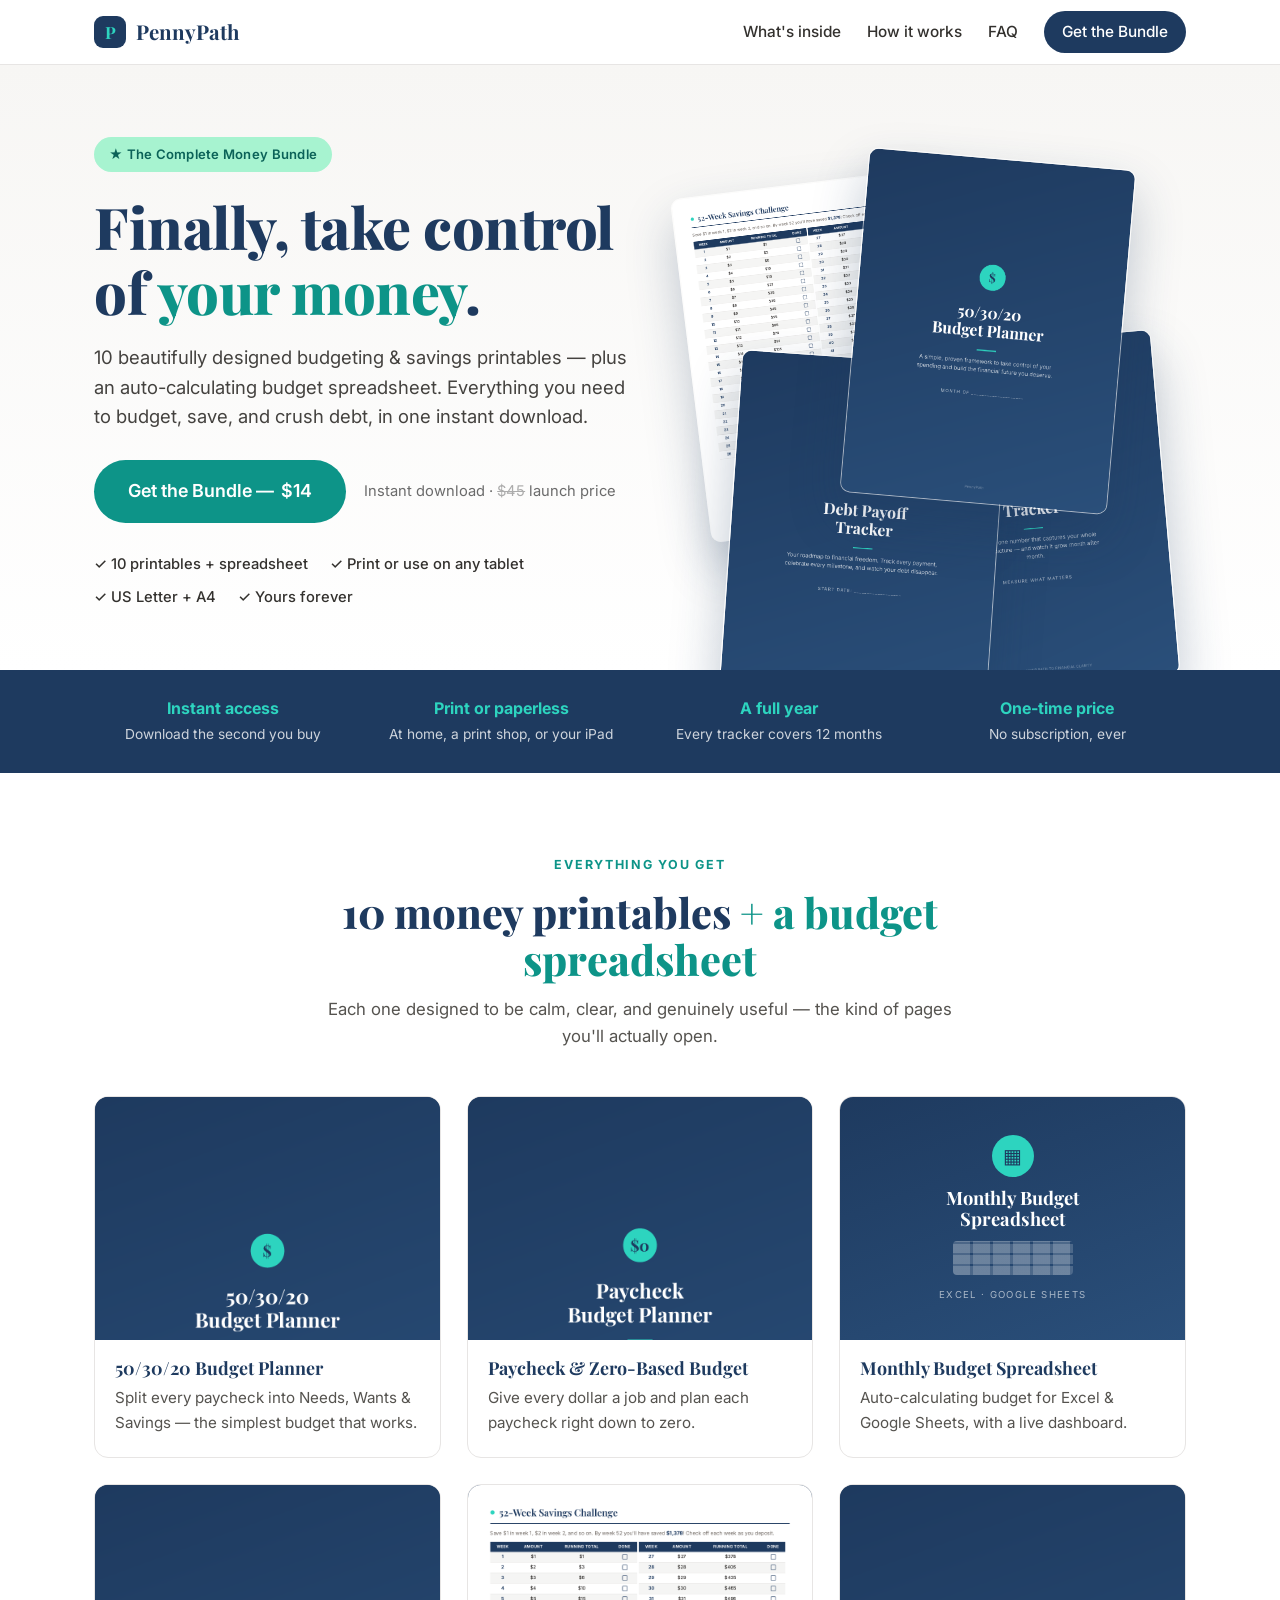
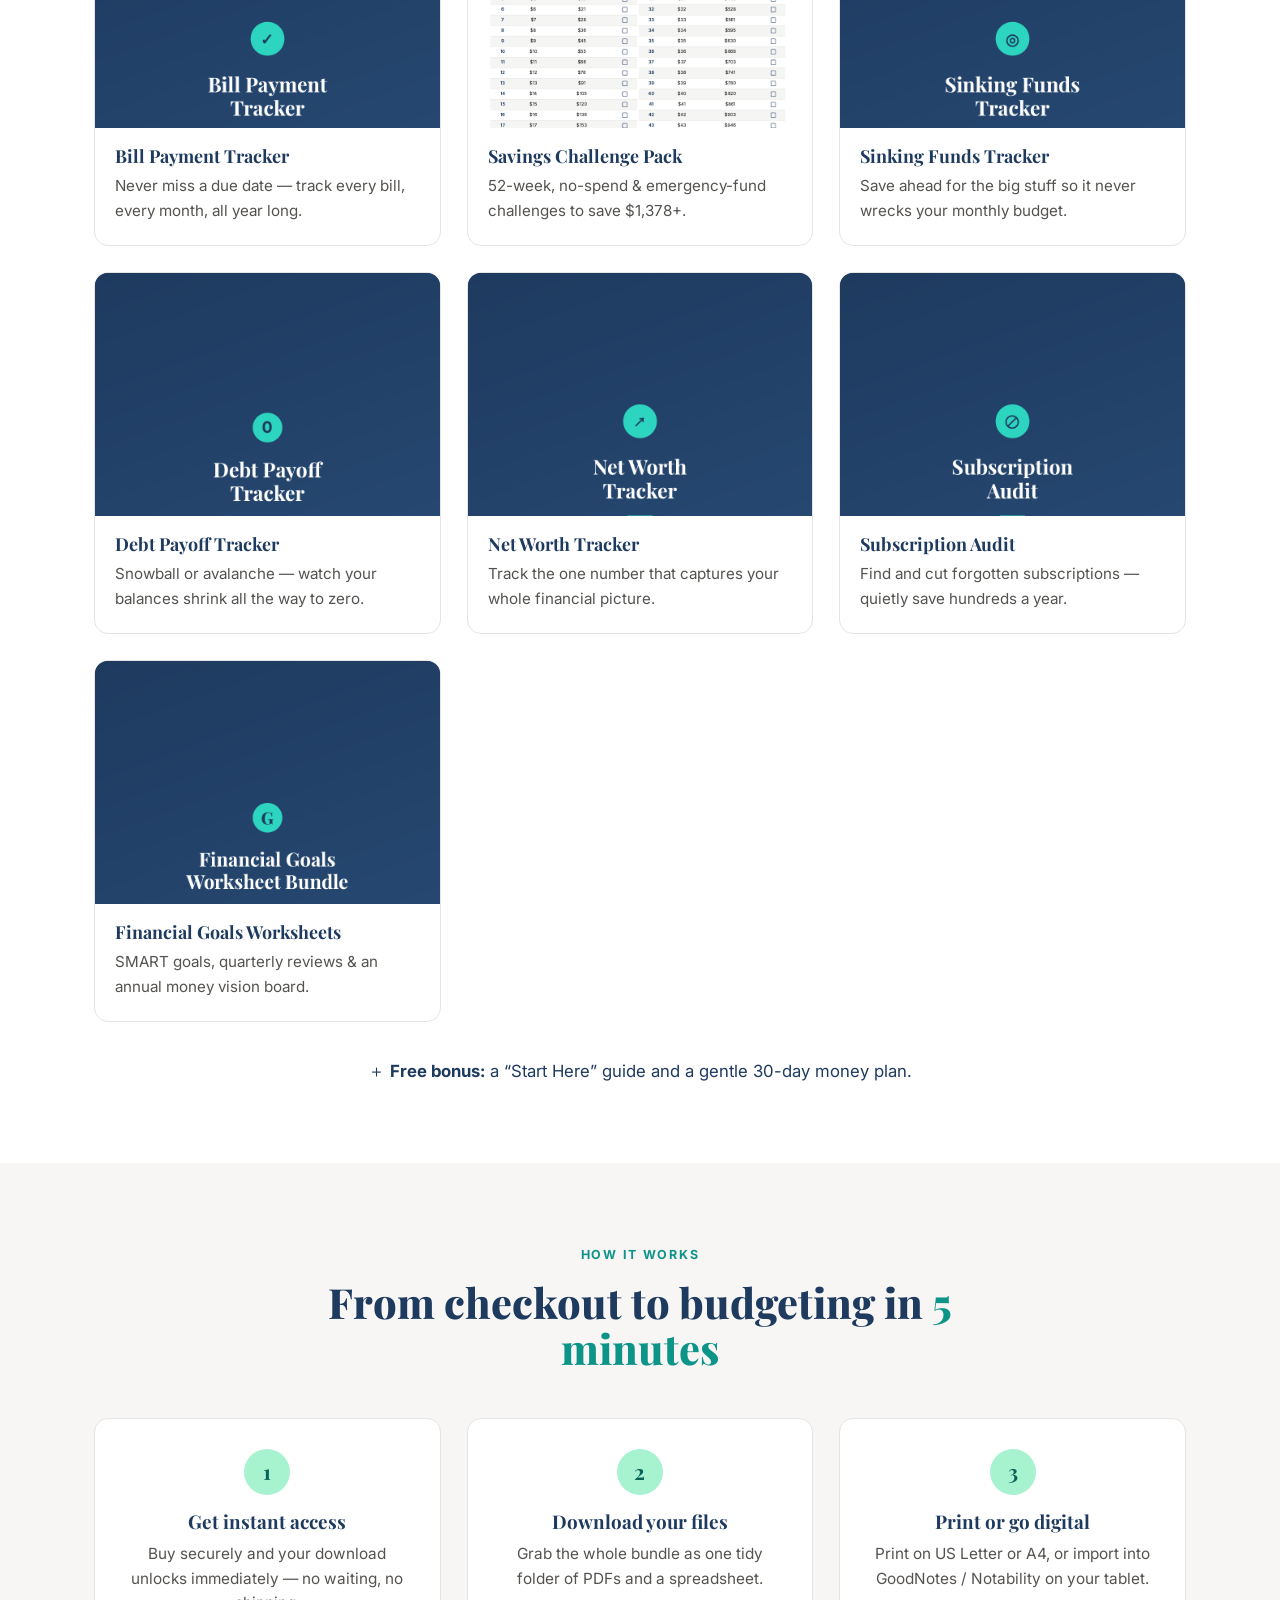
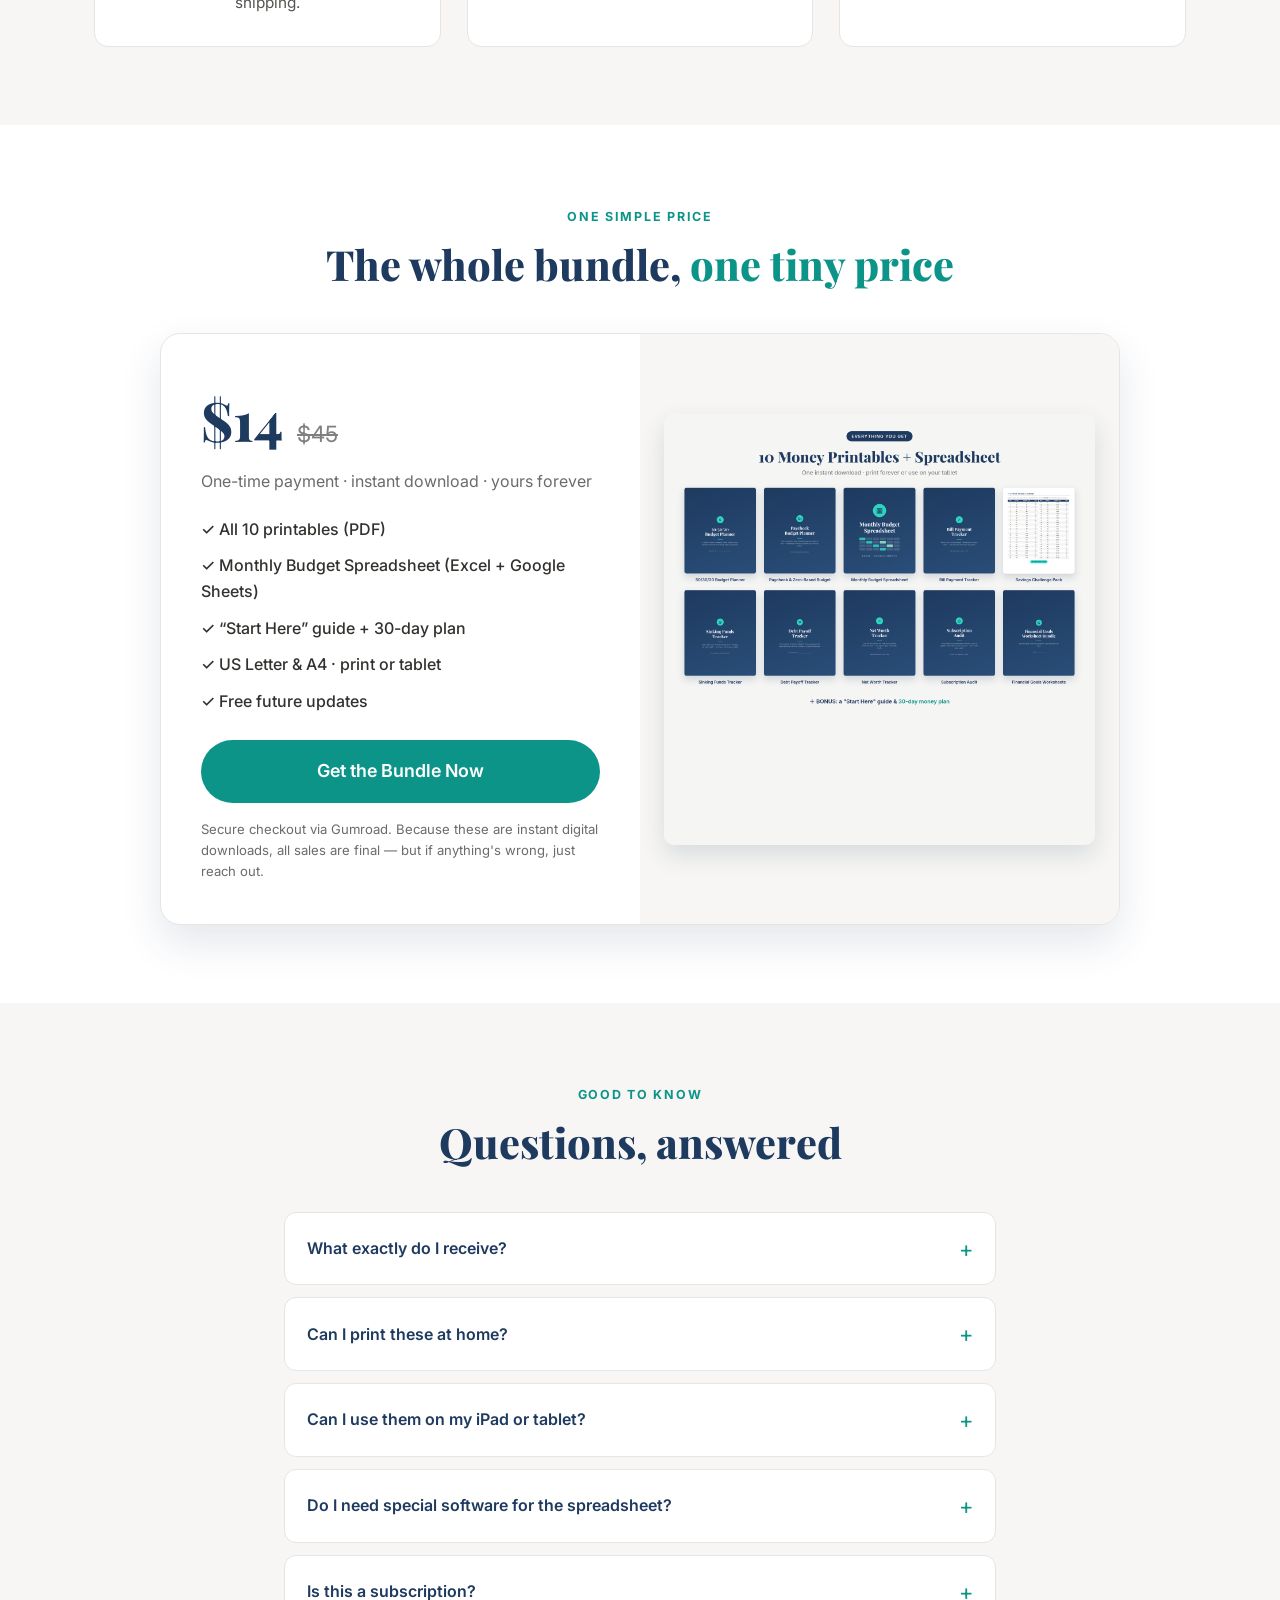
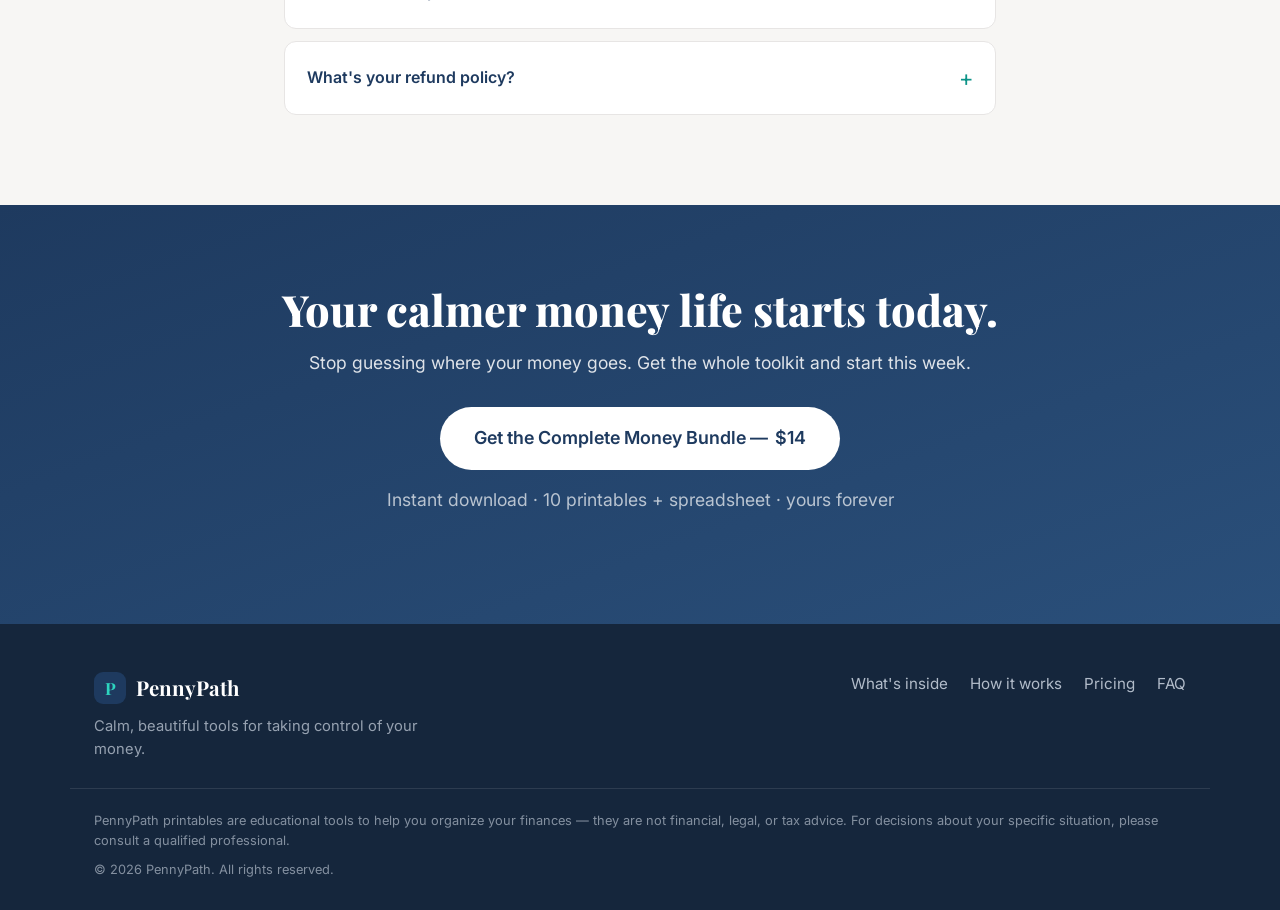
==== index.html @ 0907ed62 "feat: PennyPath storefront landing page Zero-build static site for The Complete Money Bundle. SEO + " ====
<!doctype html>
<html lang="en">
<head>
<meta charset="utf-8">
<meta name="viewport" content="width=device-width, initial-scale=1">
<title>PennyPath — The Complete Money Bundle | 10 Budget Printables + Spreadsheet</title>
<meta name="description" content="10 beautifully designed budgeting & savings printables plus an auto-calculating budget spreadsheet. Instant download, print at home or use on any tablet. Take control of your money for $14.">
<link rel="canonical" href="https://blackeagle54.github.io/pennypath/">
<meta name="theme-color" content="#1E3A5F">

<!-- Open Graph / social -->
<meta property="og:type" content="product">
<meta property="og:title" content="PennyPath — The Complete Money Bundle">
<meta property="og:description" content="10 budgeting & savings printables + a budget spreadsheet. Instant download. Print or use on any tablet.">
<meta property="og:image" content="assets/og-card.png">
<meta property="og:url" content="https://blackeagle54.github.io/pennypath/">
<meta name="twitter:card" content="summary_large_image">
<meta name="twitter:title" content="PennyPath — The Complete Money Bundle">
<meta name="twitter:description" content="10 budgeting & savings printables + a budget spreadsheet. Instant download.">
<meta name="twitter:image" content="assets/og-card.png">

<link rel="icon" href="favicon.svg" type="image/svg+xml">
<link rel="preconnect" href="https://fonts.googleapis.com">
<link rel="preconnect" href="https://fonts.gstatic.com" crossorigin>
<link href="https://fonts.googleapis.com/css2?family=Inter:wght@300;400;500;600;700;800&family=Playfair+Display:wght@600;700;800&display=swap" rel="stylesheet">
<link rel="stylesheet" href="style.css">

<!-- ╔══════════════════════════════════════════════════════════════════╗
     ║  ★ THE ONLY THING YOU NEED TO EDIT ★                            ║
     ║  After you create your Gumroad product, paste its URL below.     ║
     ║  Every "Get the Bundle" button on the page will use it.          ║
     ╚══════════════════════════════════════════════════════════════════╝ -->
<script>
  window.PENNYPATH = {
    // ↓↓↓ PASTE YOUR GUMROAD PRODUCT URL HERE (e.g. "https://pennypath.gumroad.com/l/money-bundle") ↓↓↓
    gumroad: "",
    price: "$14",
    compareAt: "$45"
  };
</script>

<!-- Product structured data for SEO/rich results -->
<script type="application/ld+json">
{
  "@context": "https://schema.org",
  "@type": "Product",
  "name": "PennyPath — The Complete Money Bundle",
  "description": "10 budgeting & savings printables plus an auto-calculating budget spreadsheet. Instant digital download.",
  "image": "https://blackeagle54.github.io/pennypath/assets/og-card.png",
  "brand": { "@type": "Brand", "name": "PennyPath" },
  "offers": { "@type": "Offer", "price": "14.00", "priceCurrency": "USD", "availability": "https://schema.org/InStock" }
}
</script>
</head>
<body>

<!-- NAV -->
<header class="nav">
  <div class="wrap nav-inner">
    <a class="brand" href="#top"><span class="brand-mark">P</span> PennyPath</a>
    <nav class="nav-links">
      <a href="#included">What's inside</a>
      <a href="#how">How it works</a>
      <a href="#faq">FAQ</a>
      <a class="btn btn-sm" data-buy href="#pricing">Get the Bundle</a>
    </nav>
  </div>
</header>

<!-- HERO -->
<section class="hero" id="top">
  <div class="wrap hero-grid">
    <div class="hero-copy">
      <span class="pill">★ The Complete Money Bundle</span>
      <h1>Finally, take control of <span class="em">your money</span>.</h1>
      <p class="lead">10 beautifully designed budgeting &amp; savings printables — plus an auto-calculating
        budget spreadsheet. Everything you need to budget, save, and crush debt, in one instant download.</p>
      <div class="hero-cta">
        <a class="btn btn-lg" data-buy href="#pricing">Get the Bundle — <span data-price>$14</span></a>
        <span class="cta-note">Instant download · <s data-compare>$45</s> launch price</span>
      </div>
      <ul class="trust">
        <li>✓ 10 printables + spreadsheet</li>
        <li>✓ Print or use on any tablet</li>
        <li>✓ US Letter + A4</li>
        <li>✓ Yours forever</li>
      </ul>
    </div>
    <div class="hero-art">
      <img class="c c1" src="assets/covers/savings-challenge.png" alt="Savings Challenge Pack preview" loading="eager">
      <img class="c c2" src="assets/covers/budget-planner-503020.png" alt="50/30/20 Budget Planner preview" loading="eager">
      <img class="c c3" src="assets/covers/debt-tracker.png" alt="Debt Payoff Tracker preview" loading="eager">
      <img class="c c4" src="assets/covers/net-worth-tracker.png" alt="Net Worth Tracker preview" loading="eager">
    </div>
  </div>
</section>

<!-- VALUE STRIP -->
<section class="strip">
  <div class="wrap strip-grid">
    <div><b>Instant access</b><span>Download the second you buy</span></div>
    <div><b>Print or paperless</b><span>At home, a print shop, or your iPad</span></div>
    <div><b>A full year</b><span>Every tracker covers 12 months</span></div>
    <div><b>One-time price</b><span>No subscription, ever</span></div>
  </div>
</section>

<!-- INCLUDED -->
<section class="section" id="included">
  <div class="wrap">
    <div class="section-head">
      <span class="kicker">Everything you get</span>
      <h2>10 money printables <span class="em">+ a budget spreadsheet</span></h2>
      <p>Each one designed to be calm, clear, and genuinely useful — the kind of pages you'll actually open.</p>
    </div>
    <div class="cards">
      <article class="card"><img src="assets/covers/budget-planner-503020.png" alt="50/30/20 Budget Planner">
        <h3>50/30/20 Budget Planner</h3><p>Split every paycheck into Needs, Wants &amp; Savings — the simplest budget that works.</p></article>
      <article class="card"><img src="assets/covers/paycheck-zero-based-budget.png" alt="Paycheck & Zero-Based Budget">
        <h3>Paycheck &amp; Zero-Based Budget</h3><p>Give every dollar a job and plan each paycheck right down to zero.</p></article>
      <article class="card"><div class="sheet-cover"><div class="sc-badge">▦</div><div class="sc-title">Monthly Budget<br>Spreadsheet</div><div class="sc-grid"></div><div class="sc-tag">EXCEL · GOOGLE SHEETS</div></div>
        <h3>Monthly Budget Spreadsheet</h3><p>Auto-calculating budget for Excel &amp; Google Sheets, with a live dashboard.</p></article>
      <article class="card"><img src="assets/covers/bill-payment-tracker.png" alt="Bill Payment Tracker">
        <h3>Bill Payment Tracker</h3><p>Never miss a due date — track every bill, every month, all year long.</p></article>
      <article class="card"><img src="assets/covers/savings-challenge.png" alt="Savings Challenge Pack">
        <h3>Savings Challenge Pack</h3><p>52-week, no-spend &amp; emergency-fund challenges to save $1,378+.</p></article>
      <article class="card"><img src="assets/covers/sinking-funds-tracker.png" alt="Sinking Funds Tracker">
        <h3>Sinking Funds Tracker</h3><p>Save ahead for the big stuff so it never wrecks your monthly budget.</p></article>
      <article class="card"><img src="assets/covers/debt-tracker.png" alt="Debt Payoff Tracker">
        <h3>Debt Payoff Tracker</h3><p>Snowball or avalanche — watch your balances shrink all the way to zero.</p></article>
      <article class="card"><img src="assets/covers/net-worth-tracker.png" alt="Net Worth Tracker">
        <h3>Net Worth Tracker</h3><p>Track the one number that captures your whole financial picture.</p></article>
      <article class="card"><img src="assets/covers/subscription-audit.png" alt="Subscription Audit">
        <h3>Subscription Audit</h3><p>Find and cut forgotten subscriptions — quietly save hundreds a year.</p></article>
      <article class="card"><img src="assets/covers/financial-goals.png" alt="Financial Goals Worksheets">
        <h3>Financial Goals Worksheets</h3><p>SMART goals, quarterly reviews &amp; an annual money vision board.</p></article>
    </div>
    <p class="bonus">＋ <b>Free bonus:</b> a “Start Here” guide and a gentle 30-day money plan.</p>
  </div>
</section>

<!-- HOW -->
<section class="section alt" id="how">
  <div class="wrap">
    <div class="section-head">
      <span class="kicker">How it works</span>
      <h2>From checkout to budgeting in <span class="em">5 minutes</span></h2>
    </div>
    <div class="steps">
      <div class="step"><span class="num">1</span><h3>Get instant access</h3><p>Buy securely and your download unlocks immediately — no waiting, no shipping.</p></div>
      <div class="step"><span class="num">2</span><h3>Download your files</h3><p>Grab the whole bundle as one tidy folder of PDFs and a spreadsheet.</p></div>
      <div class="step"><span class="num">3</span><h3>Print or go digital</h3><p>Print on US Letter or A4, or import into GoodNotes / Notability on your tablet.</p></div>
    </div>
  </div>
</section>

<!-- PRICING -->
<section class="section" id="pricing">
  <div class="wrap">
    <div class="section-head">
      <span class="kicker">One simple price</span>
      <h2>The whole bundle, <span class="em">one tiny price</span></h2>
    </div>
    <div class="price-card">
      <div class="price-left">
        <div class="price-row"><span class="price-now" data-price>$14</span><span class="price-was"><s data-compare>$45</s></span></div>
        <p class="price-sub">One-time payment · instant download · yours forever</p>
        <ul class="price-list">
          <li>✓ All 10 printables (PDF)</li>
          <li>✓ Monthly Budget Spreadsheet (Excel + Google Sheets)</li>
          <li>✓ “Start Here” guide + 30-day plan</li>
          <li>✓ US Letter &amp; A4 · print or tablet</li>
          <li>✓ Free future updates</li>
        </ul>
        <a class="btn btn-lg btn-block" data-buy href="#">Get the Bundle Now</a>
        <p class="price-fine">Secure checkout via Gumroad. Because these are instant digital downloads, all sales are final — but if anything's wrong, just reach out.</p>
      </div>
      <div class="price-right">
        <img src="assets/grid-everything.png" alt="Everything included in the PennyPath Complete Money Bundle">
      </div>
    </div>
  </div>
</section>

<!-- FAQ -->
<section class="section alt" id="faq">
  <div class="wrap narrow">
    <div class="section-head">
      <span class="kicker">Good to know</span>
      <h2>Questions, answered</h2>
    </div>
    <details><summary>What exactly do I receive?</summary><p>A single download with 10 printable PDFs, an auto-calculating budget spreadsheet (Excel <code>.xlsx</code> that also opens in Google Sheets), and a short “Start Here” guide. Everything is yours to keep.</p></details>
    <details><summary>Can I print these at home?</summary><p>Absolutely. They're designed for US Letter and work on A4 too. In your print dialog, choose “Fit to page” and turn on background graphics so the colors come through.</p></details>
    <details><summary>Can I use them on my iPad or tablet?</summary><p>Yes! Import the PDFs into GoodNotes, Notability, Xodo, or any annotation app and write on them with your stylus — reuse them forever, no printing required.</p></details>
    <details><summary>Do I need special software for the spreadsheet?</summary><p>Microsoft Excel, Apple Numbers, or free Google Sheets all work. Just upload the file to Google Drive and open with Sheets if you don't have Excel.</p></details>
    <details><summary>Is this a subscription?</summary><p>No. It's a one-time purchase. Pay once, download, and it's yours for good — including any future updates to the bundle.</p></details>
    <details><summary>What's your refund policy?</summary><p>Because these are instant digital downloads, all sales are final. That said, if a file won't open or something's not right, email us and we'll fix it or make it right.</p></details>
  </div>
</section>

<!-- FINAL CTA -->
<section class="final">
  <div class="wrap final-inner">
    <h2>Your calmer money life starts today.</h2>
    <p>Stop guessing where your money goes. Get the whole toolkit and start this week.</p>
    <a class="btn btn-lg btn-light" data-buy href="#">Get the Complete Money Bundle — <span data-price>$14</span></a>
    <p class="cta-note light">Instant download · 10 printables + spreadsheet · yours forever</p>
  </div>
</section>

<!-- FOOTER -->
<footer class="footer">
  <div class="wrap footer-inner">
    <div>
      <a class="brand" href="#top"><span class="brand-mark">P</span> PennyPath</a>
      <p class="foot-tag">Calm, beautiful tools for taking control of your money.</p>
    </div>
    <nav class="foot-links">
      <a href="#included">What's inside</a>
      <a href="#how">How it works</a>
      <a href="#pricing">Pricing</a>
      <a href="#faq">FAQ</a>
    </nav>
  </div>
  <div class="wrap foot-legal">
    <p>PennyPath printables are educational tools to help you organize your finances — they are not financial, legal, or tax advice. For decisions about your specific situation, please consult a qualified professional.</p>
    <p>© <span id="year">2026</span> PennyPath. All rights reserved.</p>
  </div>
</footer>

<script>
  // Wire every [data-buy] button to the configured Gumroad URL; fill price text.
  (function () {
    var cfg = window.PENNYPATH || {};
    document.querySelectorAll('[data-price]').forEach(function (el) { if (cfg.price) el.textContent = cfg.price; });
    document.querySelectorAll('[data-compare]').forEach(function (el) { if (cfg.compareAt) el.textContent = cfg.compareAt; });
    var url = (cfg.gumroad || '').trim();
    document.querySelectorAll('[data-buy]').forEach(function (a) {
      if (url) {
        a.setAttribute('href', url);
        a.setAttribute('target', '_blank');
        a.setAttribute('rel', 'noopener');
      } else {
        // No store URL set yet — keep buttons inert but friendly instead of dead links.
        a.setAttribute('href', '#pricing');
        a.addEventListener('click', function (e) {
          if (!(cfg.gumroad || '').trim()) {
            e.preventDefault();
            var box = document.getElementById('soon');
            if (box) { box.hidden = false; box.scrollIntoView({ behavior: 'smooth', block: 'center' }); }
          }
        });
      }
    });
    var y = document.getElementById('year');
    if (y) y.textContent = new Date().getFullYear();
  })();
</script>

<!-- shown only if the store link isn't configured yet -->
<div id="soon" hidden class="soon">The store opens any moment — the bundle link isn't live yet. Check back shortly! 💚</div>

</body>
</html>
---- style.css ----
:root{
  --teal:#2DD4BF; --teal-d:#0d9488; --navy:#1E3A5F; --navy2:#2A4F7A;
  --warm:#F7F6F4; --mint:#A7F3D0; --ink:#1C1917; --muted:#6b6b6b;
  --line:#E7E5E4; --white:#fff;
  --radius:14px; --shadow:0 18px 40px rgba(30,58,95,.12);
  --maxw:1140px;
}
*{margin:0;padding:0;box-sizing:border-box}
html{scroll-behavior:smooth}
body{font-family:'Inter',-apple-system,BlinkMacSystemFont,sans-serif;color:var(--ink);background:var(--white);line-height:1.6;-webkit-font-smoothing:antialiased}
.wrap{max-width:var(--maxw);margin:0 auto;padding:0 24px}
.wrap.narrow{max-width:760px}
h1,h2,h3{font-family:'Playfair Display',serif;line-height:1.12;color:var(--navy)}
.em{color:var(--teal-d)}
a{color:inherit;text-decoration:none}
img{max-width:100%;display:block}
s{opacity:.55}

/* Buttons */
.btn{display:inline-flex;align-items:center;justify-content:center;gap:.4em;background:var(--navy);color:#fff;
  font-weight:600;font-size:1rem;padding:13px 26px;border-radius:999px;transition:transform .15s ease,box-shadow .15s ease,background .15s ease;white-space:nowrap}
.btn:hover{transform:translateY(-2px);box-shadow:0 12px 26px rgba(30,58,95,.28)}
.btn-lg{font-size:1.12rem;padding:17px 34px;background:var(--teal-d)}
.btn-lg:hover{background:#0b7c70}
.btn-sm{padding:9px 18px;font-size:.92rem}
.btn-block{display:flex;width:100%}
.btn-light{background:#fff;color:var(--navy)}
.btn-light:hover{background:#f0fdfa}

/* Nav */
.nav{position:sticky;top:0;z-index:50;background:rgba(255,255,255,.88);backdrop-filter:blur(10px);border-bottom:1px solid var(--line)}
.nav-inner{display:flex;align-items:center;justify-content:space-between;height:64px}
.brand{display:flex;align-items:center;gap:10px;font-family:'Playfair Display',serif;font-weight:700;font-size:1.28rem;color:var(--navy)}
.brand-mark{width:32px;height:32px;border-radius:9px;background:var(--navy);color:var(--teal);display:flex;align-items:center;justify-content:center;font-size:1.05rem}
.nav-links{display:flex;align-items:center;gap:26px}
.nav-links a{font-weight:500;font-size:.96rem;color:#33312e}
.nav-links a:hover{color:var(--teal-d)}
.nav-links .btn{color:#fff}

/* Hero */
.hero{background:linear-gradient(180deg,var(--warm),#fff);padding:72px 0 60px;overflow:hidden}
.hero-grid{display:grid;grid-template-columns:1.05fr .95fr;gap:48px;align-items:center}
.pill{display:inline-block;background:var(--mint);color:#0b6258;font-weight:600;font-size:.82rem;letter-spacing:.02em;padding:7px 15px;border-radius:999px;margin-bottom:22px}
.hero h1{font-size:clamp(2.3rem,4.6vw,3.6rem);font-weight:800;letter-spacing:-.5px}
.lead{font-size:1.16rem;color:#44423f;margin:20px 0 28px;max-width:34em}
.hero-cta{display:flex;align-items:center;gap:18px;flex-wrap:wrap}
.cta-note{font-size:.92rem;color:var(--muted)}
.cta-note.light{color:rgba(255,255,255,.8)}
.trust{list-style:none;display:flex;flex-wrap:wrap;gap:10px 22px;margin-top:30px}
.trust li{font-size:.92rem;font-weight:500;color:#33312e}

/* Hero art collage */
.hero-art{position:relative;height:430px}
.hero-art .c{position:absolute;width:54%;border-radius:10px;box-shadow:0 24px 50px rgba(30,58,95,.28);border:1px solid rgba(255,255,255,.6)}
.hero-art .c1{top:24px;left:0;transform:rotate(-7deg);z-index:2}
.hero-art .c2{top:0;left:33%;transform:rotate(5deg);z-index:4}
.hero-art .c3{top:200px;left:8%;transform:rotate(4deg);z-index:3}
.hero-art .c4{top:182px;left:42%;transform:rotate(-5deg);z-index:1}

/* Value strip */
.strip{background:var(--navy);color:#fff}
.strip-grid{display:grid;grid-template-columns:repeat(4,1fr);gap:20px;padding:26px 24px;text-align:center}
.strip-grid b{display:block;font-size:1rem;color:var(--teal)}
.strip-grid span{font-size:.86rem;opacity:.78}

/* Sections */
.section{padding:78px 0}
.section.alt{background:var(--warm)}
.section-head{text-align:center;max-width:640px;margin:0 auto 46px}
.kicker{display:inline-block;text-transform:uppercase;letter-spacing:.14em;font-size:.78rem;font-weight:700;color:var(--teal-d);margin-bottom:14px}
.section-head h2{font-size:clamp(1.8rem,3.3vw,2.6rem);font-weight:800}
.section-head p{color:#55534f;margin-top:14px;font-size:1.05rem}

/* Product cards */
.cards{display:grid;grid-template-columns:repeat(3,1fr);gap:26px}
.card{background:#fff;border:1px solid var(--line);border-radius:var(--radius);overflow:hidden;transition:transform .18s ease,box-shadow .18s ease}
.card:hover{transform:translateY(-4px);box-shadow:var(--shadow)}
.card>img{width:100%;aspect-ratio:8.5/6;object-fit:cover;object-position:top;background:var(--navy)}
.card h3{font-size:1.12rem;font-weight:700;padding:18px 20px 0}
.card p{padding:8px 20px 22px;color:#55534f;font-size:.95rem}
.bonus{text-align:center;margin-top:36px;font-size:1.05rem;color:var(--navy)}

/* spreadsheet pseudo-cover */
.sheet-cover{aspect-ratio:8.5/6;background:linear-gradient(160deg,var(--navy),var(--navy2));color:#fff;display:flex;flex-direction:column;align-items:center;justify-content:center;text-align:center;padding:18px}
.sc-badge{width:42px;height:42px;border-radius:50%;background:var(--teal);color:var(--navy);font-size:20px;display:flex;align-items:center;justify-content:center;margin-bottom:10px}
.sc-title{font-family:'Playfair Display',serif;font-weight:700;font-size:1.15rem;line-height:1.15;margin-bottom:12px}
.sc-grid{width:120px;height:34px;background-image:repeating-linear-gradient(90deg,rgba(255,255,255,.18) 0 17px,transparent 17px 20px),repeating-linear-gradient(0deg,rgba(255,255,255,.18) 0 9px,transparent 9px 11px);border-radius:4px;margin-bottom:12px}
.sc-tag{font-size:.6rem;letter-spacing:.14em;opacity:.6}

/* Steps */
.steps{display:grid;grid-template-columns:repeat(3,1fr);gap:26px}
.step{background:#fff;border:1px solid var(--line);border-radius:var(--radius);padding:30px 26px;text-align:center}
.section.alt .step{background:#fff}
.step .num{display:inline-flex;width:46px;height:46px;align-items:center;justify-content:center;border-radius:50%;background:var(--mint);color:#0b6258;font-family:'Playfair Display',serif;font-weight:700;font-size:1.3rem;margin-bottom:16px}
.step h3{font-size:1.18rem}
.step p{color:#55534f;margin-top:10px;font-size:.96rem}

/* Pricing */
.price-card{display:grid;grid-template-columns:1fr 1fr;gap:0;background:#fff;border:1px solid var(--line);border-radius:20px;overflow:hidden;box-shadow:var(--shadow);max-width:960px;margin:0 auto}
.price-left{padding:42px 40px}
.price-row{display:flex;align-items:baseline;gap:14px}
.price-now{font-family:'Playfair Display',serif;font-weight:800;font-size:3.4rem;color:var(--navy)}
.price-was{font-size:1.4rem}
.price-sub{color:var(--muted);margin:6px 0 22px}
.price-list{list-style:none;display:flex;flex-direction:column;gap:11px;margin-bottom:26px}
.price-list li{font-weight:500;color:#33312e}
.price-fine{font-size:.82rem;color:var(--muted);margin-top:16px}
.price-right{background:var(--warm);display:flex;align-items:center;justify-content:center;padding:24px}
.price-right img{border-radius:10px;box-shadow:0 10px 24px rgba(30,58,95,.14)}

/* FAQ */
details{background:#fff;border:1px solid var(--line);border-radius:12px;padding:0;margin-bottom:12px;overflow:hidden}
summary{cursor:pointer;padding:18px 22px;font-weight:600;color:var(--navy);list-style:none;display:flex;justify-content:space-between;align-items:center}
summary::-webkit-details-marker{display:none}
summary::after{content:"+";font-size:1.4rem;color:var(--teal-d);font-weight:400}
details[open] summary::after{content:"–"}
details p{padding:0 22px 20px;color:#55534f}
details code{background:var(--warm);padding:1px 6px;border-radius:4px;font-size:.88em}

/* Final CTA */
.final{background:linear-gradient(160deg,var(--navy),var(--navy2));color:#fff;text-align:center;padding:80px 0}
.final h2{color:#fff;font-size:clamp(1.9rem,3.4vw,2.7rem);font-weight:800}
.final p{opacity:.85;margin:16px 0 30px;font-size:1.1rem}

/* Footer */
.footer{background:#15263c;color:#cdd6e2;padding:48px 0 30px}
.footer .brand{color:#fff}
.footer-inner{display:flex;justify-content:space-between;align-items:flex-start;gap:30px;flex-wrap:wrap;padding-bottom:26px;border-bottom:1px solid rgba(255,255,255,.1)}
.foot-tag{margin-top:10px;font-size:.92rem;opacity:.7;max-width:24em}
.foot-links{display:flex;gap:22px;flex-wrap:wrap}
.foot-links a{font-size:.95rem;opacity:.85}
.foot-links a:hover{opacity:1;color:var(--teal)}
.foot-legal{margin-top:22px;font-size:.8rem;opacity:.6;display:flex;flex-direction:column;gap:8px}

/* "store opening soon" toast */
.soon{position:fixed;left:50%;bottom:26px;transform:translateX(-50%);background:var(--navy);color:#fff;padding:14px 22px;border-radius:999px;box-shadow:0 14px 30px rgba(0,0,0,.3);font-size:.95rem;z-index:100}

/* Responsive */
@media(max-width:880px){
  .hero-grid{grid-template-columns:1fr;gap:30px}
  .hero-art{height:340px;max-width:440px;margin:0 auto}
  .strip-grid{grid-template-columns:repeat(2,1fr);gap:18px}
  .cards{grid-template-columns:repeat(2,1fr)}
  .steps{grid-template-columns:1fr}
  .price-card{grid-template-columns:1fr}
  .price-right{order:-1}
  .nav-links a:not(.btn){display:none}
}
@media(max-width:540px){
  .cards{grid-template-columns:1fr}
  .strip-grid{grid-template-columns:1fr 1fr}
  .hero{padding:48px 0 40px}
  .section{padding:56px 0}
}
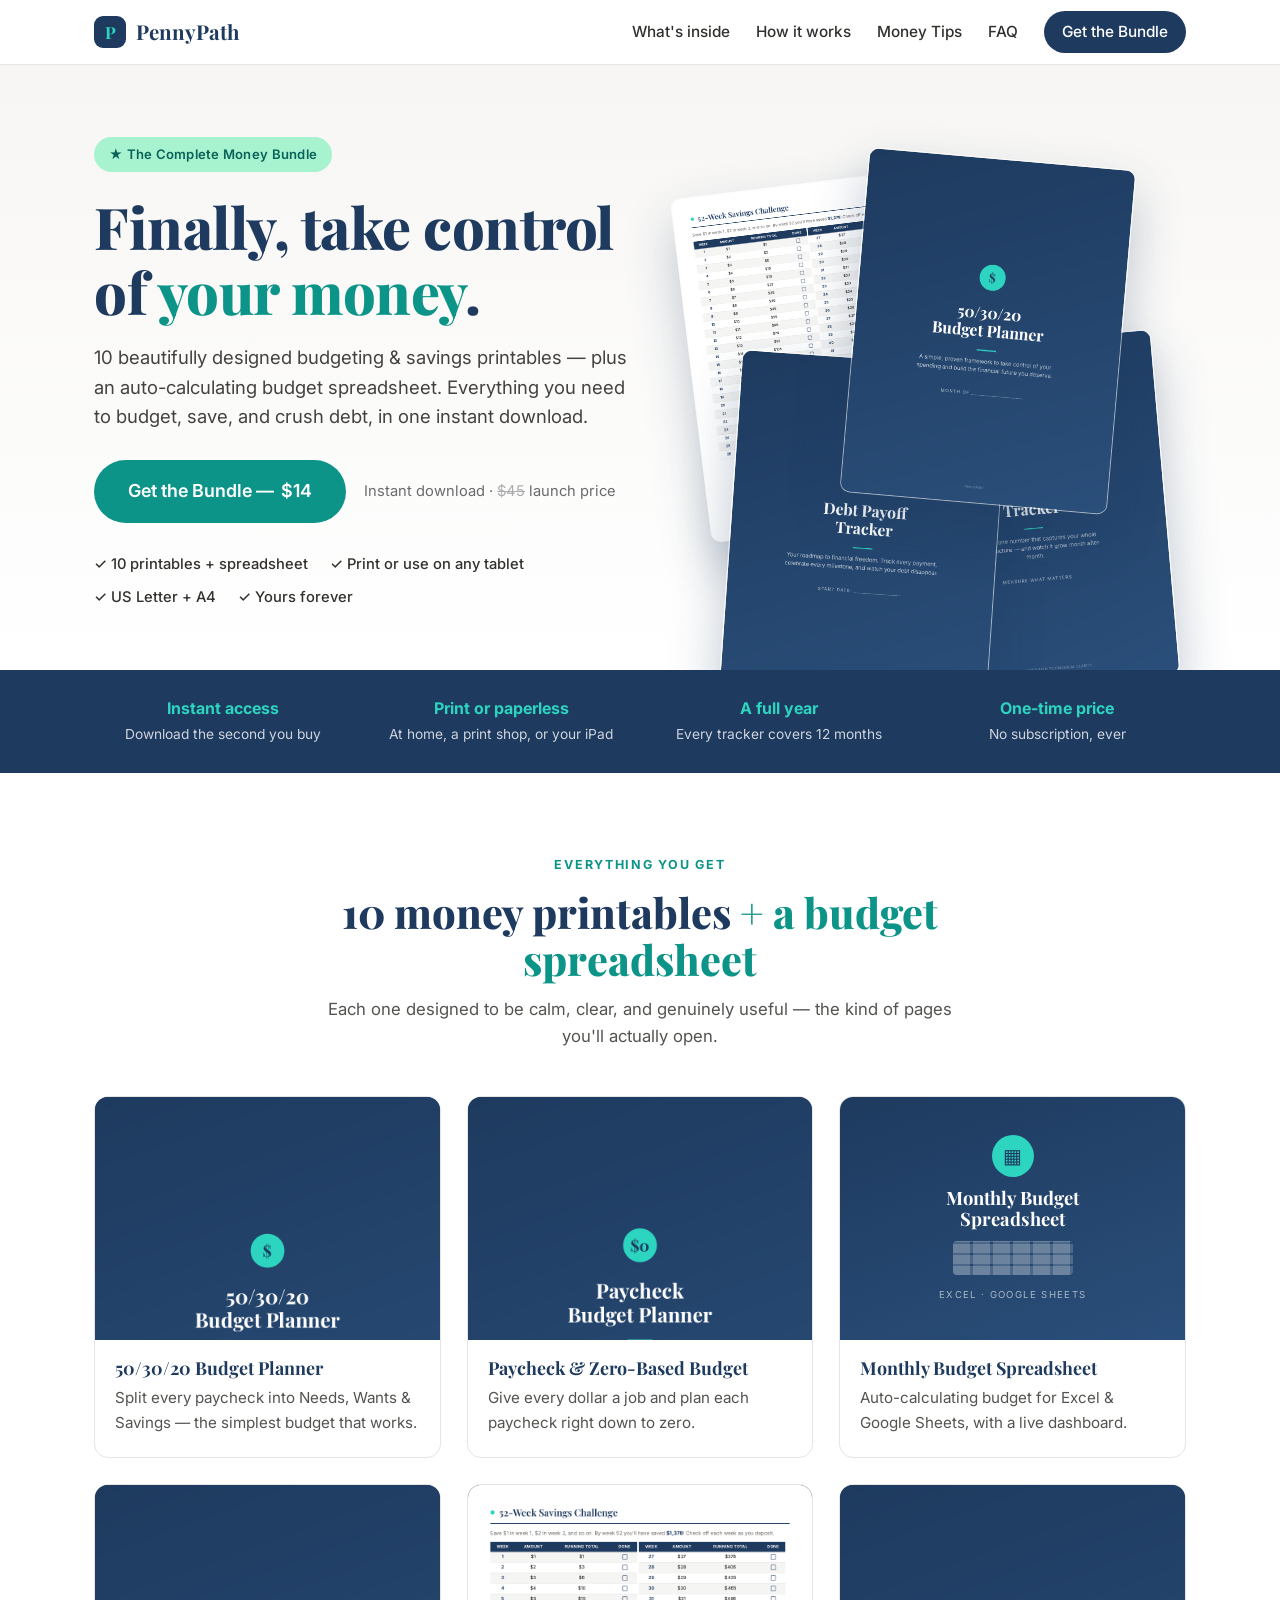
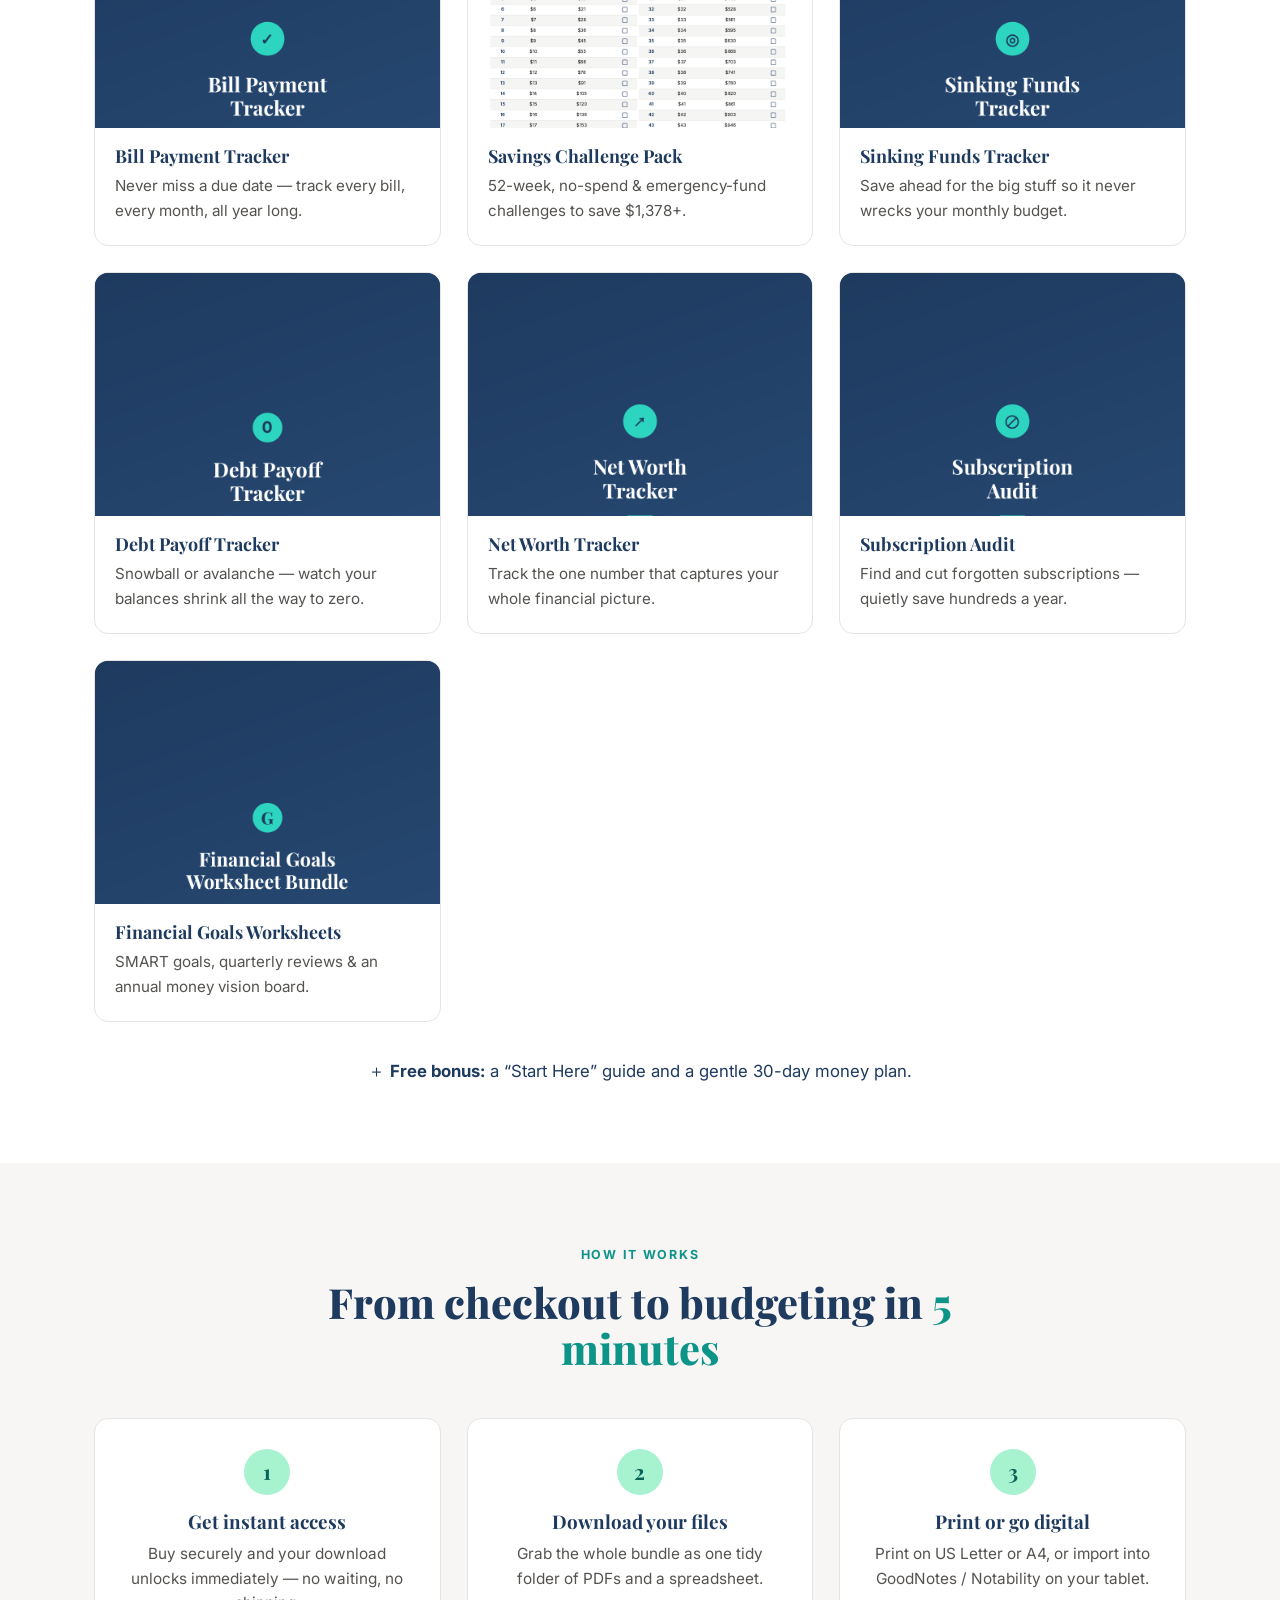
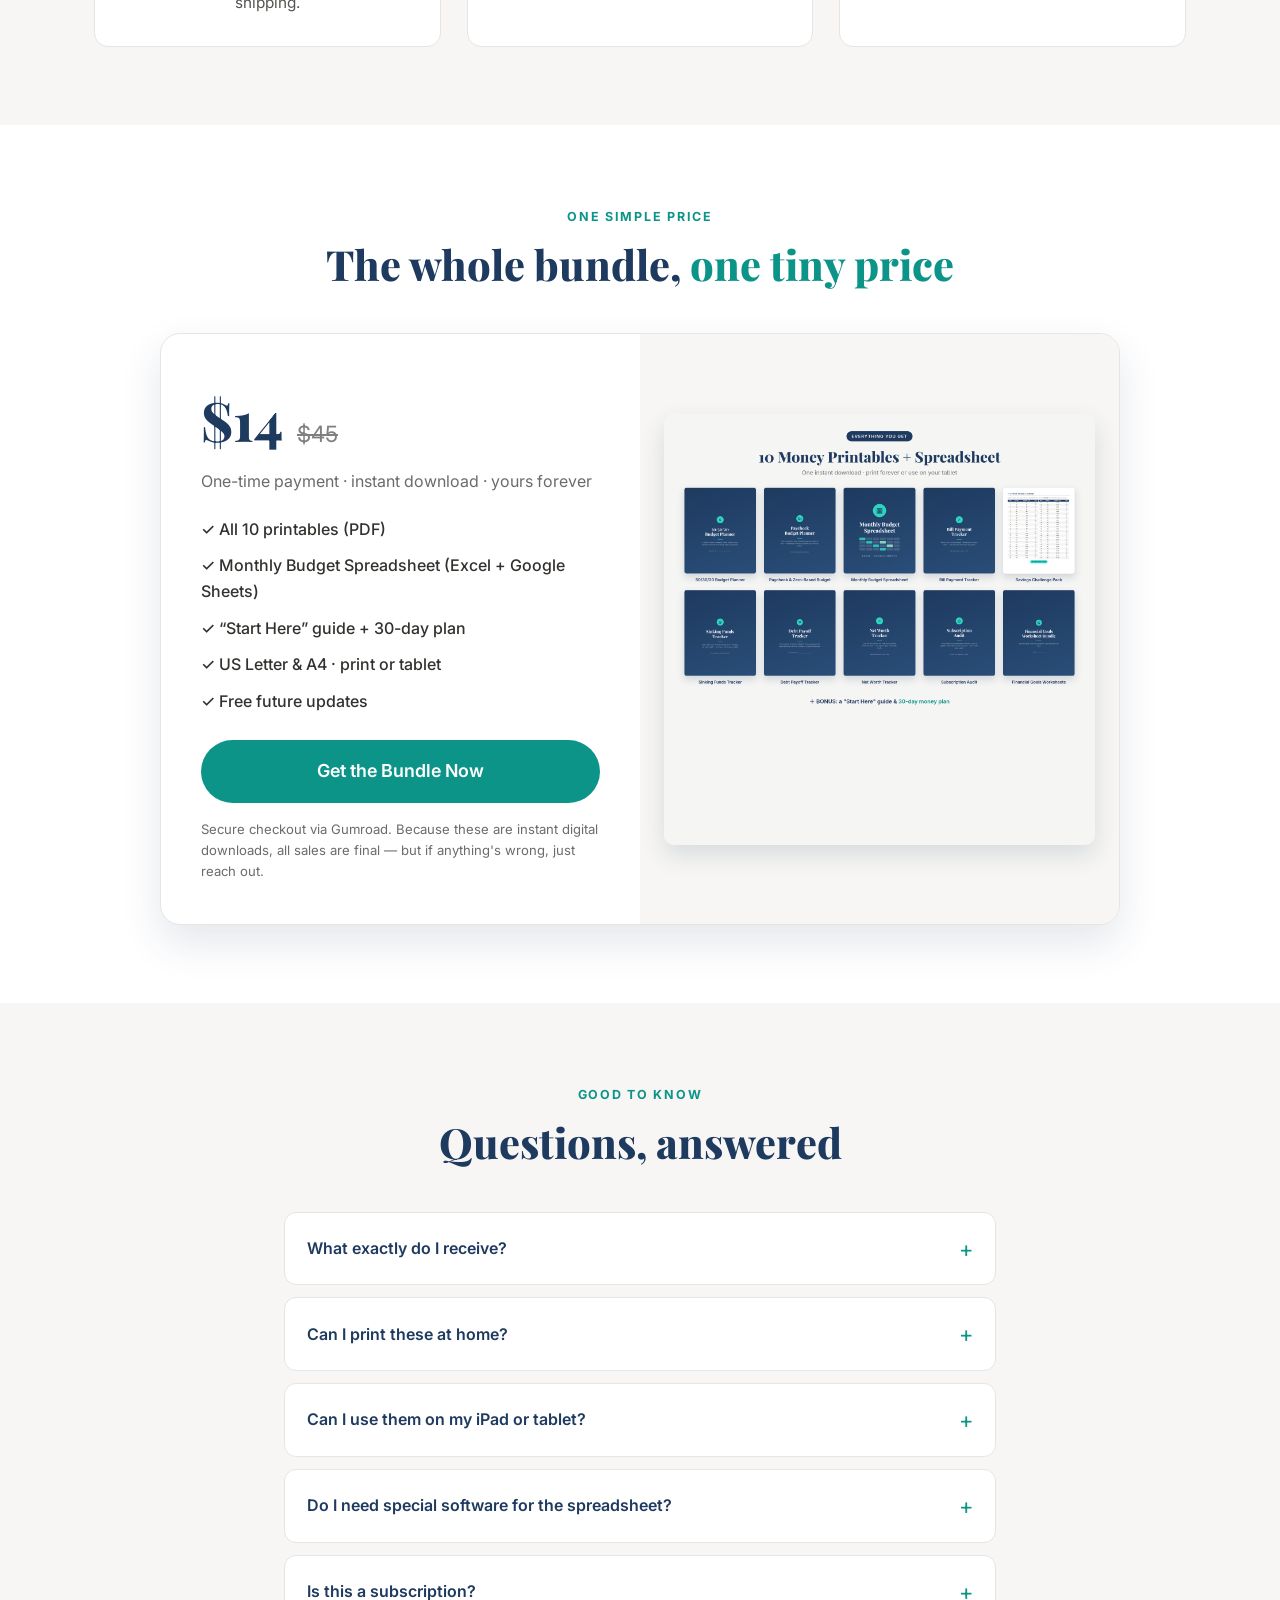
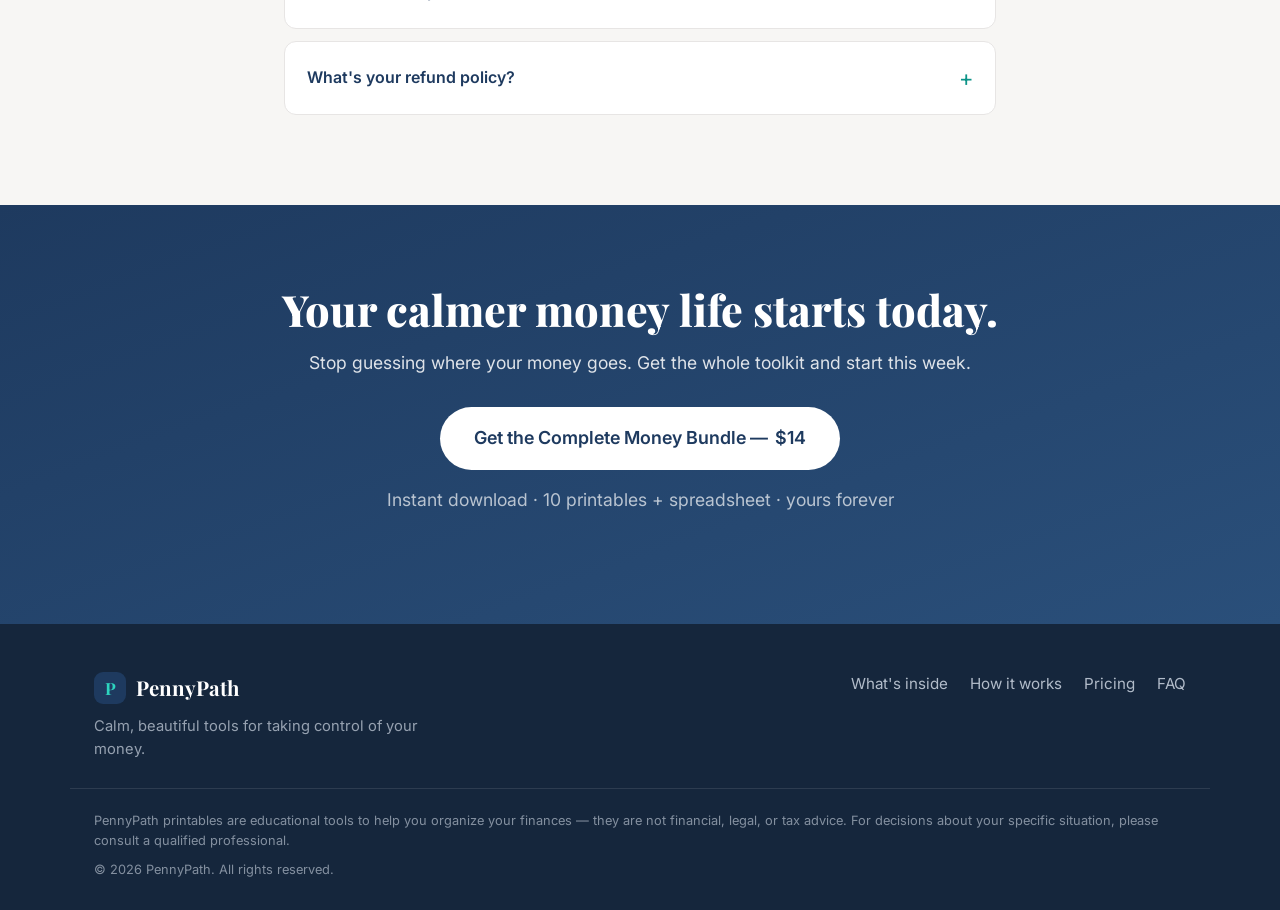
==== commit 88770452: "feat: live Money Tips blog (3 SEO posts) + nav link" ====
--- a/index.html
+++ b/index.html
@@ -61,6 +61,7 @@
     <nav class="nav-links">
       <a href="#included">What's inside</a>
       <a href="#how">How it works</a>
+      <a href="blog/">Money Tips</a>
       <a href="#faq">FAQ</a>
       <a class="btn btn-sm" data-buy href="#pricing">Get the Bundle</a>
     </nav>
--- a/style.css
+++ b/style.css
@@ -135,6 +135,36 @@
 /* "store opening soon" toast */
 .soon{position:fixed;left:50%;bottom:26px;transform:translateX(-50%);background:var(--navy);color:#fff;padding:14px 22px;border-radius:999px;box-shadow:0 14px 30px rgba(0,0,0,.3);font-size:.95rem;z-index:100}
 
+/* Blog */
+.crumb{display:inline-block;color:var(--teal-d);font-weight:600;margin:26px 0 18px}
+.post{padding-bottom:40px}
+.article{font-size:1.07rem;color:#33312e}
+.article h1{font-size:clamp(2rem,4vw,2.7rem);font-weight:800;margin:8px 0 18px;line-height:1.12}
+.article h2{font-size:1.5rem;font-weight:700;margin:34px 0 12px}
+.article h3{font-size:1.2rem;font-weight:700;margin:26px 0 10px}
+.article p{margin:0 0 16px}
+.article ul,.article ol{margin:0 0 18px 1.2em}
+.article li{margin:6px 0}
+.article a{color:var(--teal-d);font-weight:600;text-decoration:underline}
+.article strong{color:var(--navy)}
+.article blockquote{border-left:4px solid var(--teal);background:var(--warm);margin:0 0 18px;padding:14px 20px;border-radius:0 8px 8px 0;font-size:1.05rem}
+.article blockquote p{margin:0}
+.article table{width:100%;border-collapse:collapse;margin:0 0 20px;font-size:.98rem}
+.article th{background:var(--navy);color:#fff;text-align:left;padding:9px 12px;font-weight:600}
+.article td{padding:9px 12px;border-bottom:1px solid var(--line)}
+.article tr:nth-child(even) td{background:var(--warm)}
+.article code{background:var(--warm);padding:1px 6px;border-radius:4px;font-size:.9em}
+.article em{color:var(--muted)}
+.post-cta{margin-top:40px;background:linear-gradient(160deg,var(--navy),var(--navy2));color:#fff;border-radius:16px;padding:34px 30px;text-align:center}
+.post-cta h3{color:#fff;font-size:1.4rem}
+.post-cta p{opacity:.85;margin:10px 0 20px}
+.post-list{display:flex;flex-direction:column;gap:18px}
+.post-card{display:block;background:#fff;border:1px solid var(--line);border-radius:14px;padding:26px 28px;transition:transform .15s ease,box-shadow .15s ease}
+.post-card:hover{transform:translateY(-3px);box-shadow:var(--shadow)}
+.post-card h2{font-size:1.3rem;font-weight:700}
+.post-card p{color:#55534f;margin:8px 0 12px}
+.readmore{color:var(--teal-d);font-weight:600}
+
 /* Responsive */
 @media(max-width:880px){
   .hero-grid{grid-template-columns:1fr;gap:30px}
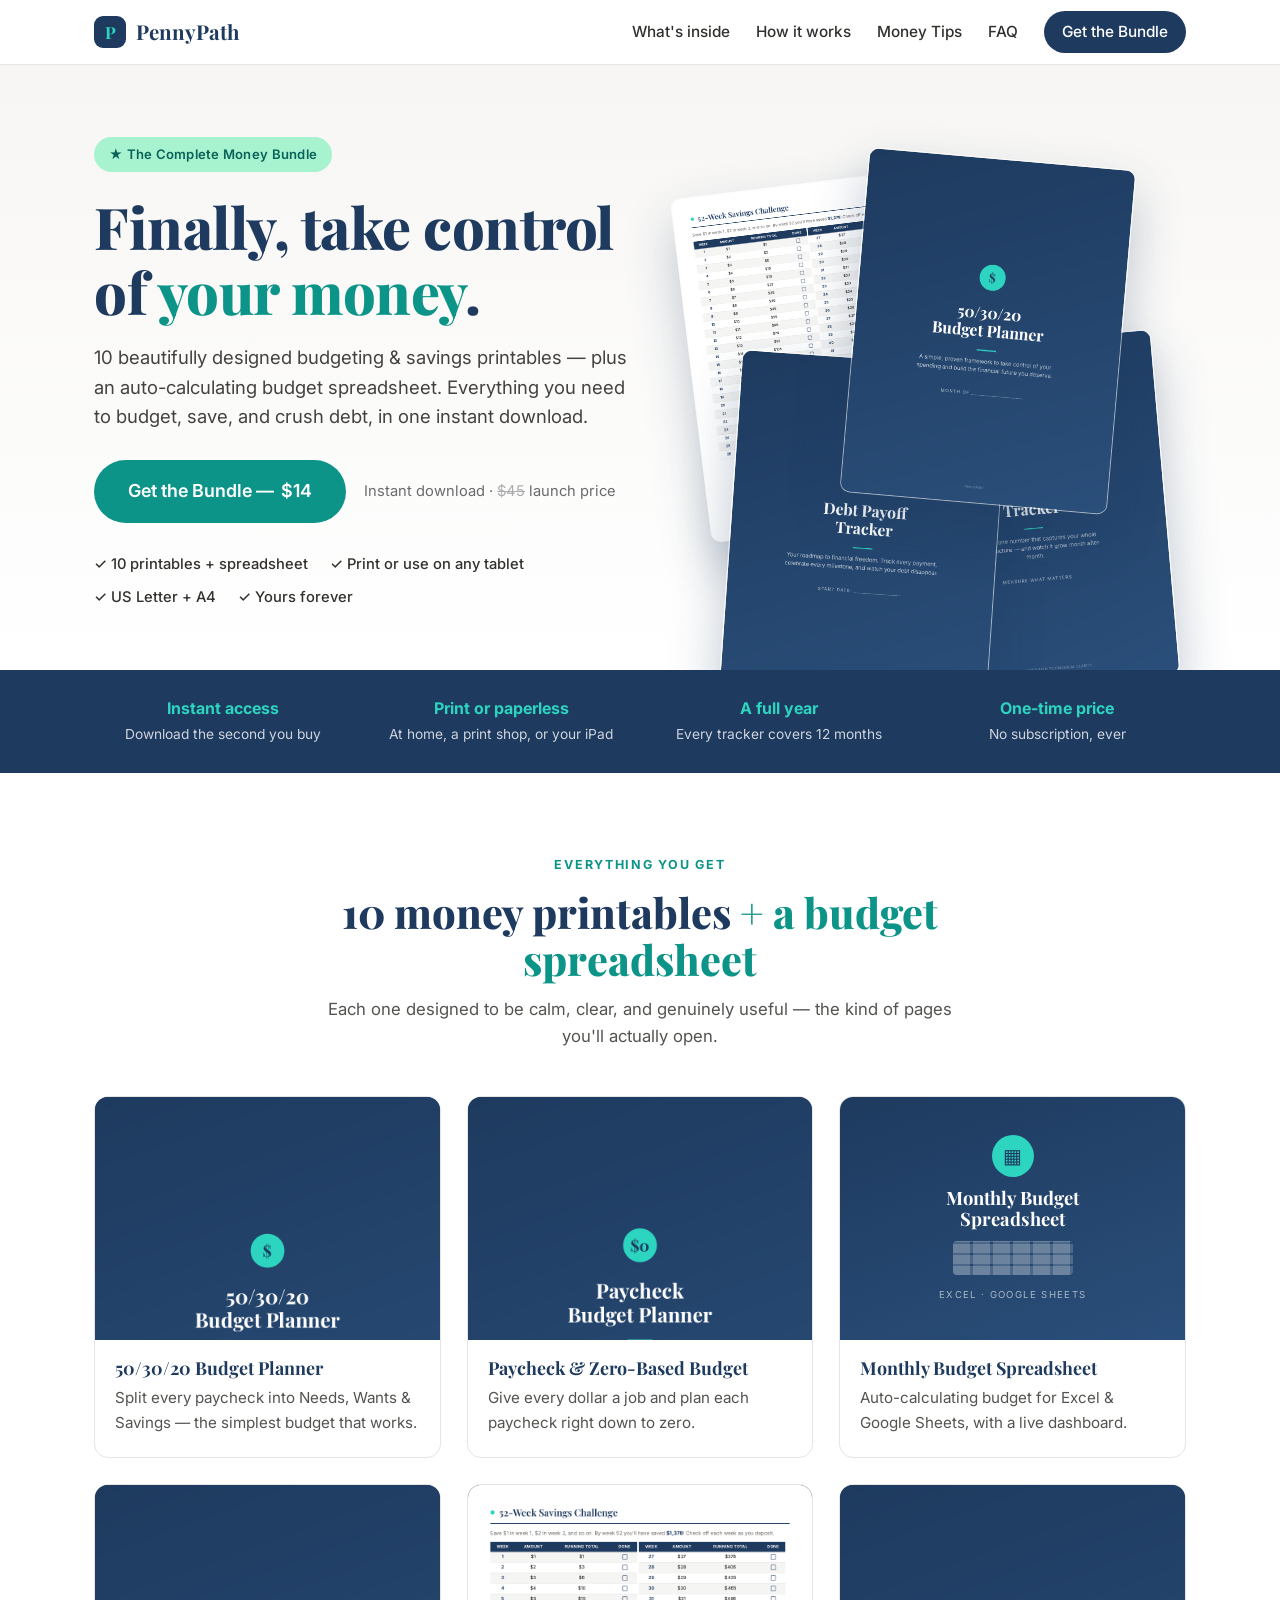
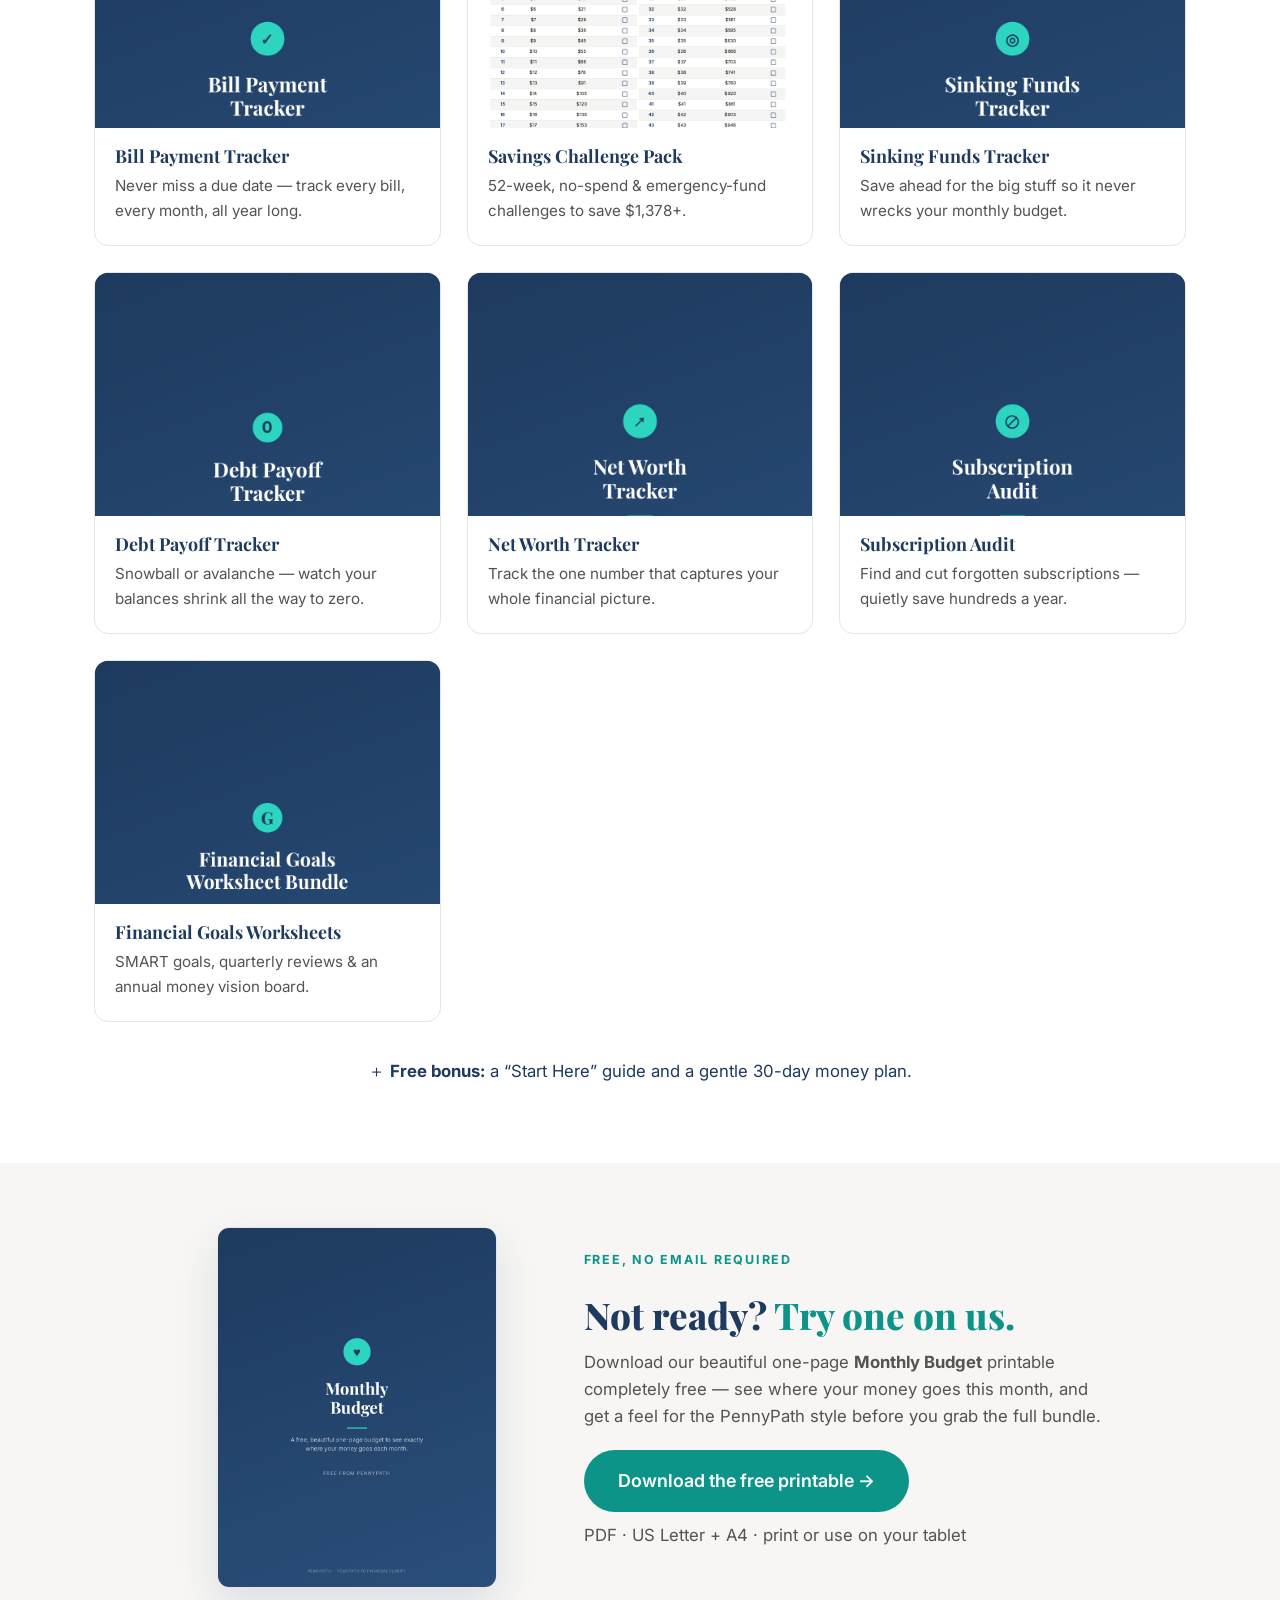
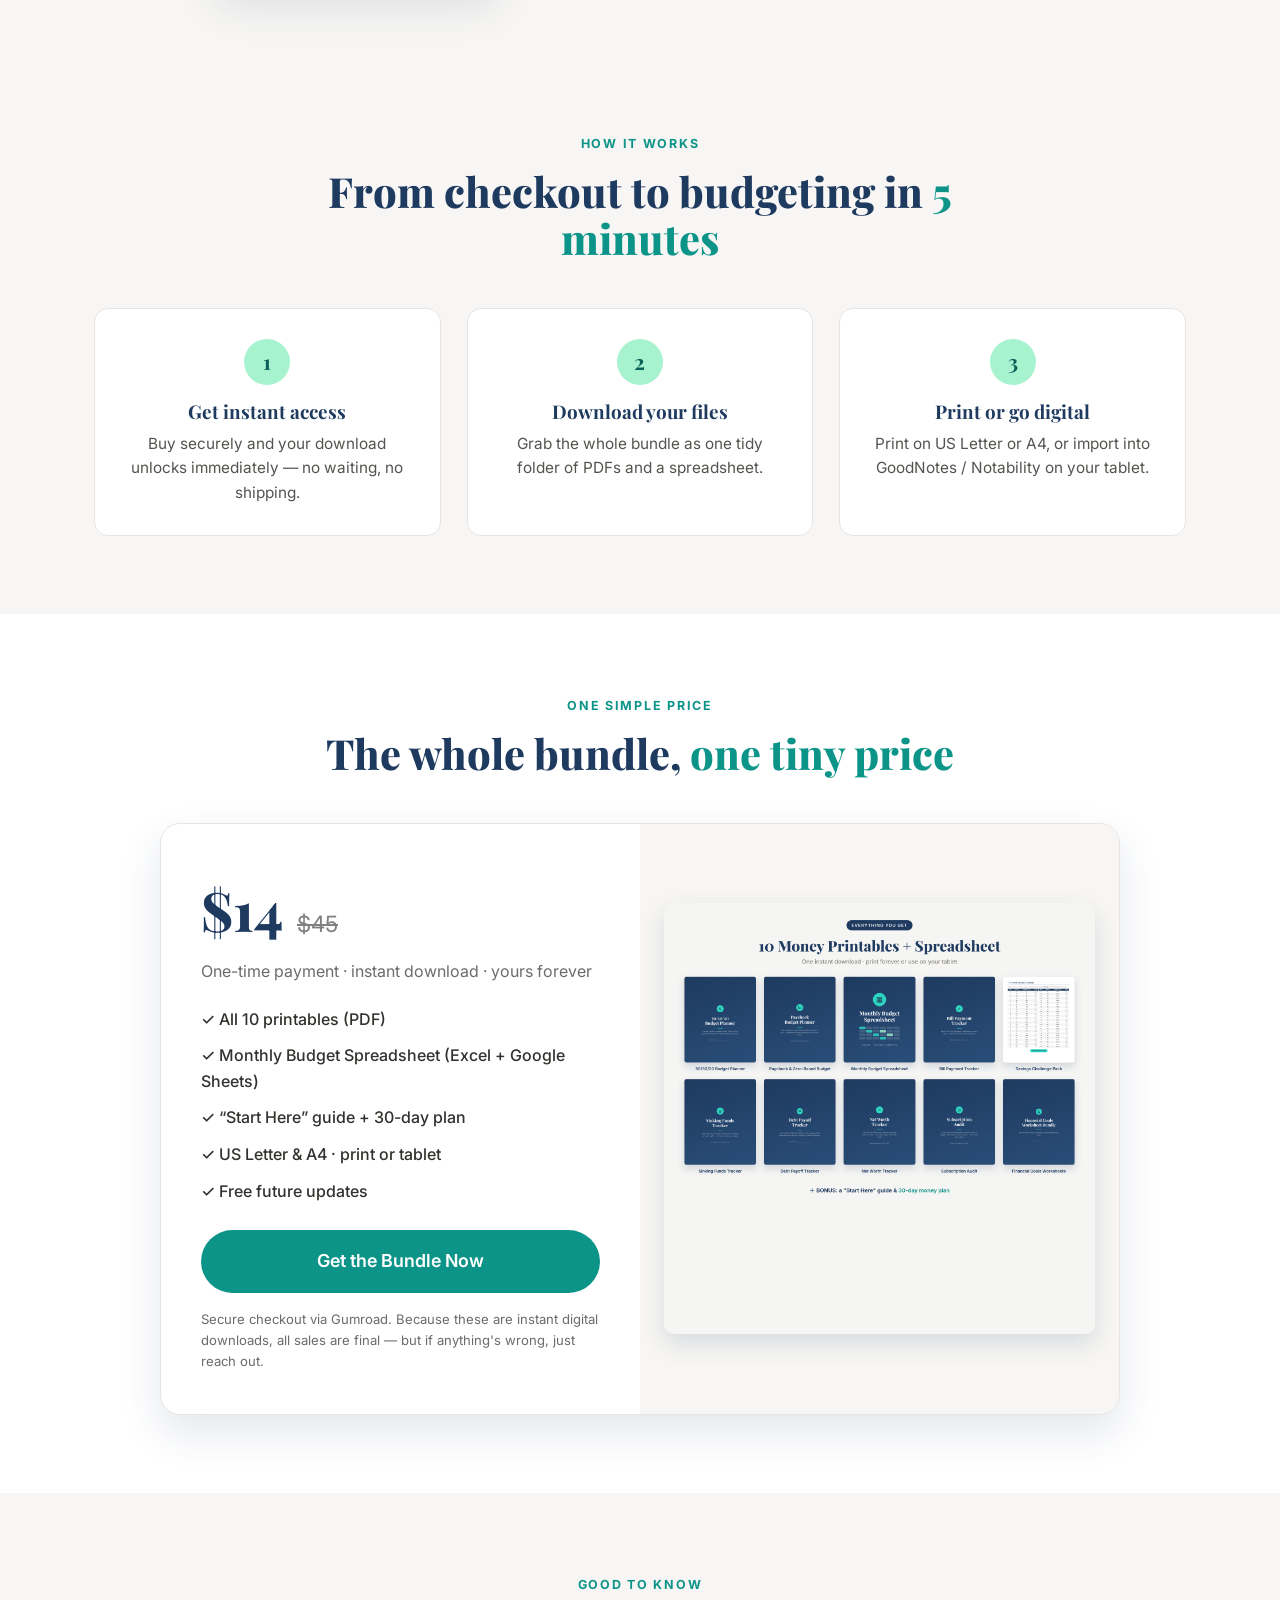
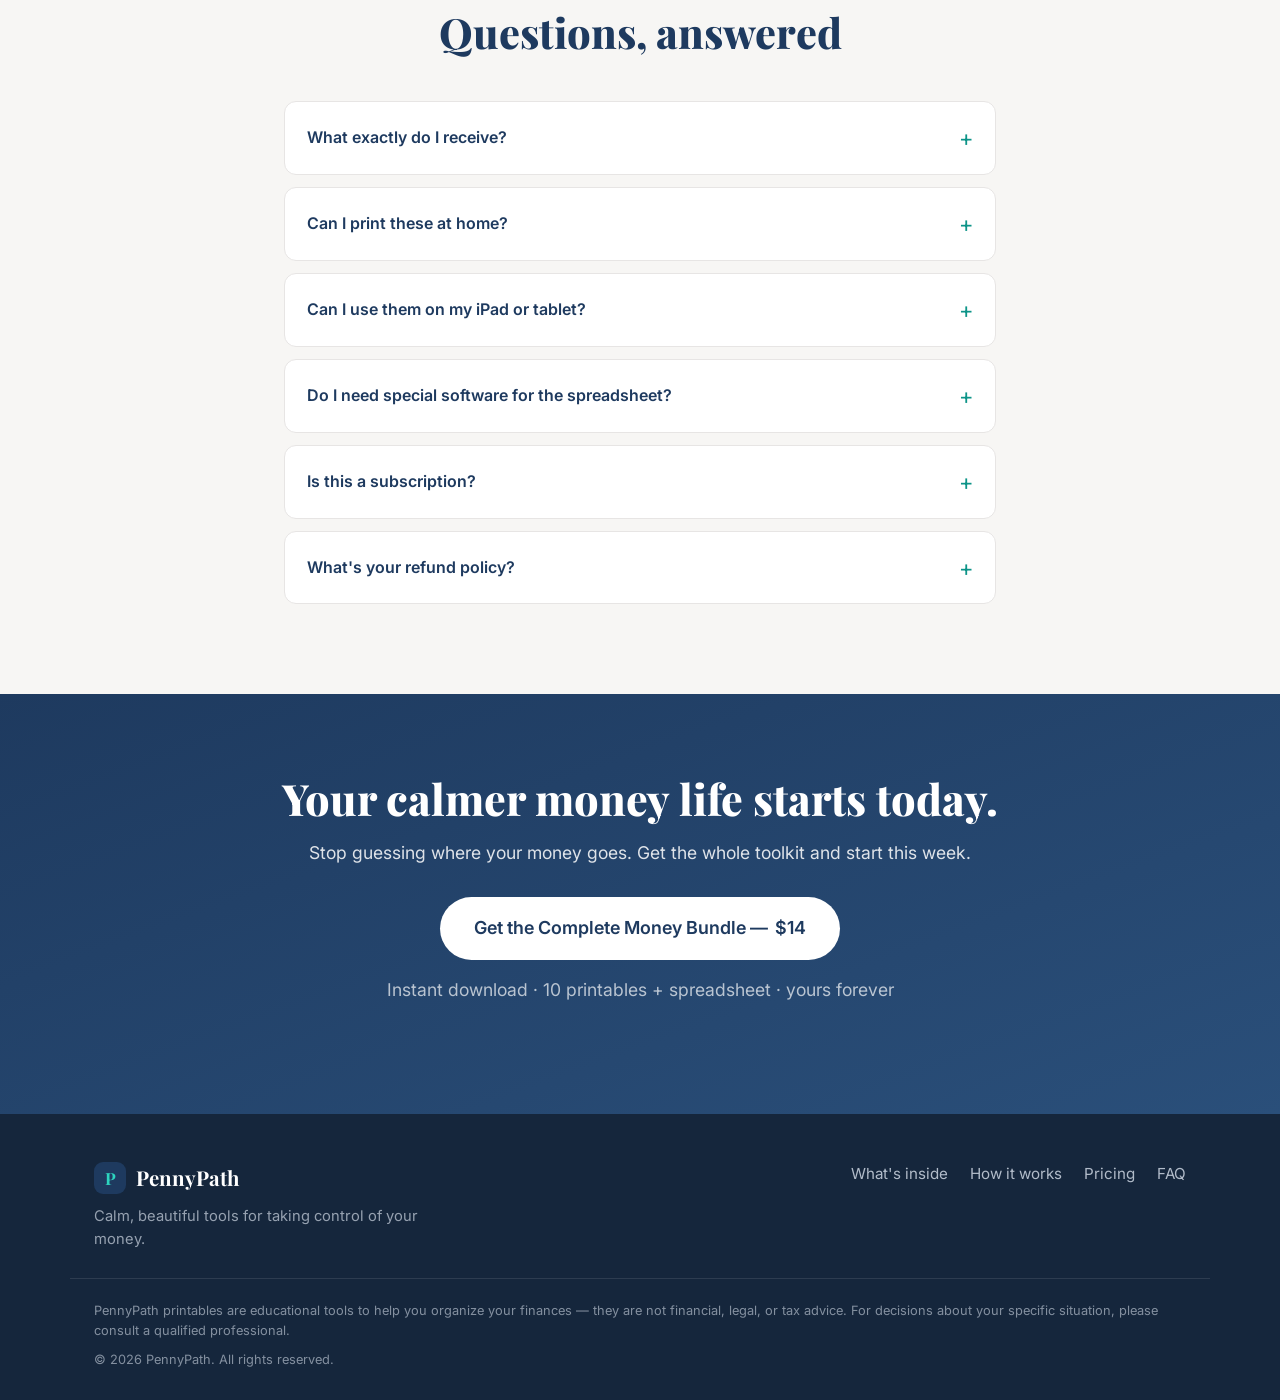
==== commit 0edea926: "feat: free Monthly Budget lead magnet (section + downloadable PDF)" ====
--- a/index.html
+++ b/index.html
@@ -137,6 +137,23 @@
         <h3>Financial Goals Worksheets</h3><p>SMART goals, quarterly reviews &amp; an annual money vision board.</p></article>
     </div>
     <p class="bonus">＋ <b>Free bonus:</b> a “Start Here” guide and a gentle 30-day money plan.</p>
+  </div>
+</section>
+
+<!-- FREE SAMPLE -->
+<section class="freebie">
+  <div class="wrap freebie-grid">
+    <div class="freebie-art">
+      <img src="assets/covers/free-monthly-budget.png" alt="Free Monthly Budget printable preview">
+    </div>
+    <div class="freebie-copy">
+      <span class="kicker">Free, no email required</span>
+      <h2>Not ready? <span class="em">Try one on us.</span></h2>
+      <p>Download our beautiful one-page <strong>Monthly Budget</strong> printable completely free — see where
+        your money goes this month, and get a feel for the PennyPath style before you grab the full bundle.</p>
+      <a class="btn btn-lg" href="freebie/Free-Monthly-Budget-PennyPath.pdf" download>Download the free printable →</a>
+      <p class="cta-note">PDF · US Letter + A4 · print or use on your tablet</p>
+    </div>
   </div>
 </section>
 
--- a/style.css
+++ b/style.css
@@ -135,6 +135,15 @@
 /* "store opening soon" toast */
 .soon{position:fixed;left:50%;bottom:26px;transform:translateX(-50%);background:var(--navy);color:#fff;padding:14px 22px;border-radius:999px;box-shadow:0 14px 30px rgba(0,0,0,.3);font-size:.95rem;z-index:100}
 
+/* Free sample */
+.freebie{background:var(--warm);padding:64px 0}
+.freebie-grid{display:grid;grid-template-columns:.7fr 1fr;gap:44px;align-items:center;max-width:980px;margin:0 auto}
+.freebie-art img{border-radius:12px;box-shadow:var(--shadow);border:1px solid var(--line);width:100%;max-width:280px;margin:0 auto;display:block}
+.freebie-copy h2{font-size:clamp(1.7rem,3vw,2.3rem);font-weight:800;margin:10px 0 14px}
+.freebie-copy p{color:#55534f;margin-bottom:20px;font-size:1.05rem}
+.freebie-copy .btn{margin-bottom:10px}
+@media(max-width:760px){.freebie-grid{grid-template-columns:1fr;text-align:center}.freebie-art{max-width:230px;margin:0 auto}}
+
 /* Blog */
 .crumb{display:inline-block;color:var(--teal-d);font-weight:600;margin:26px 0 18px}
 .post{padding-bottom:40px}
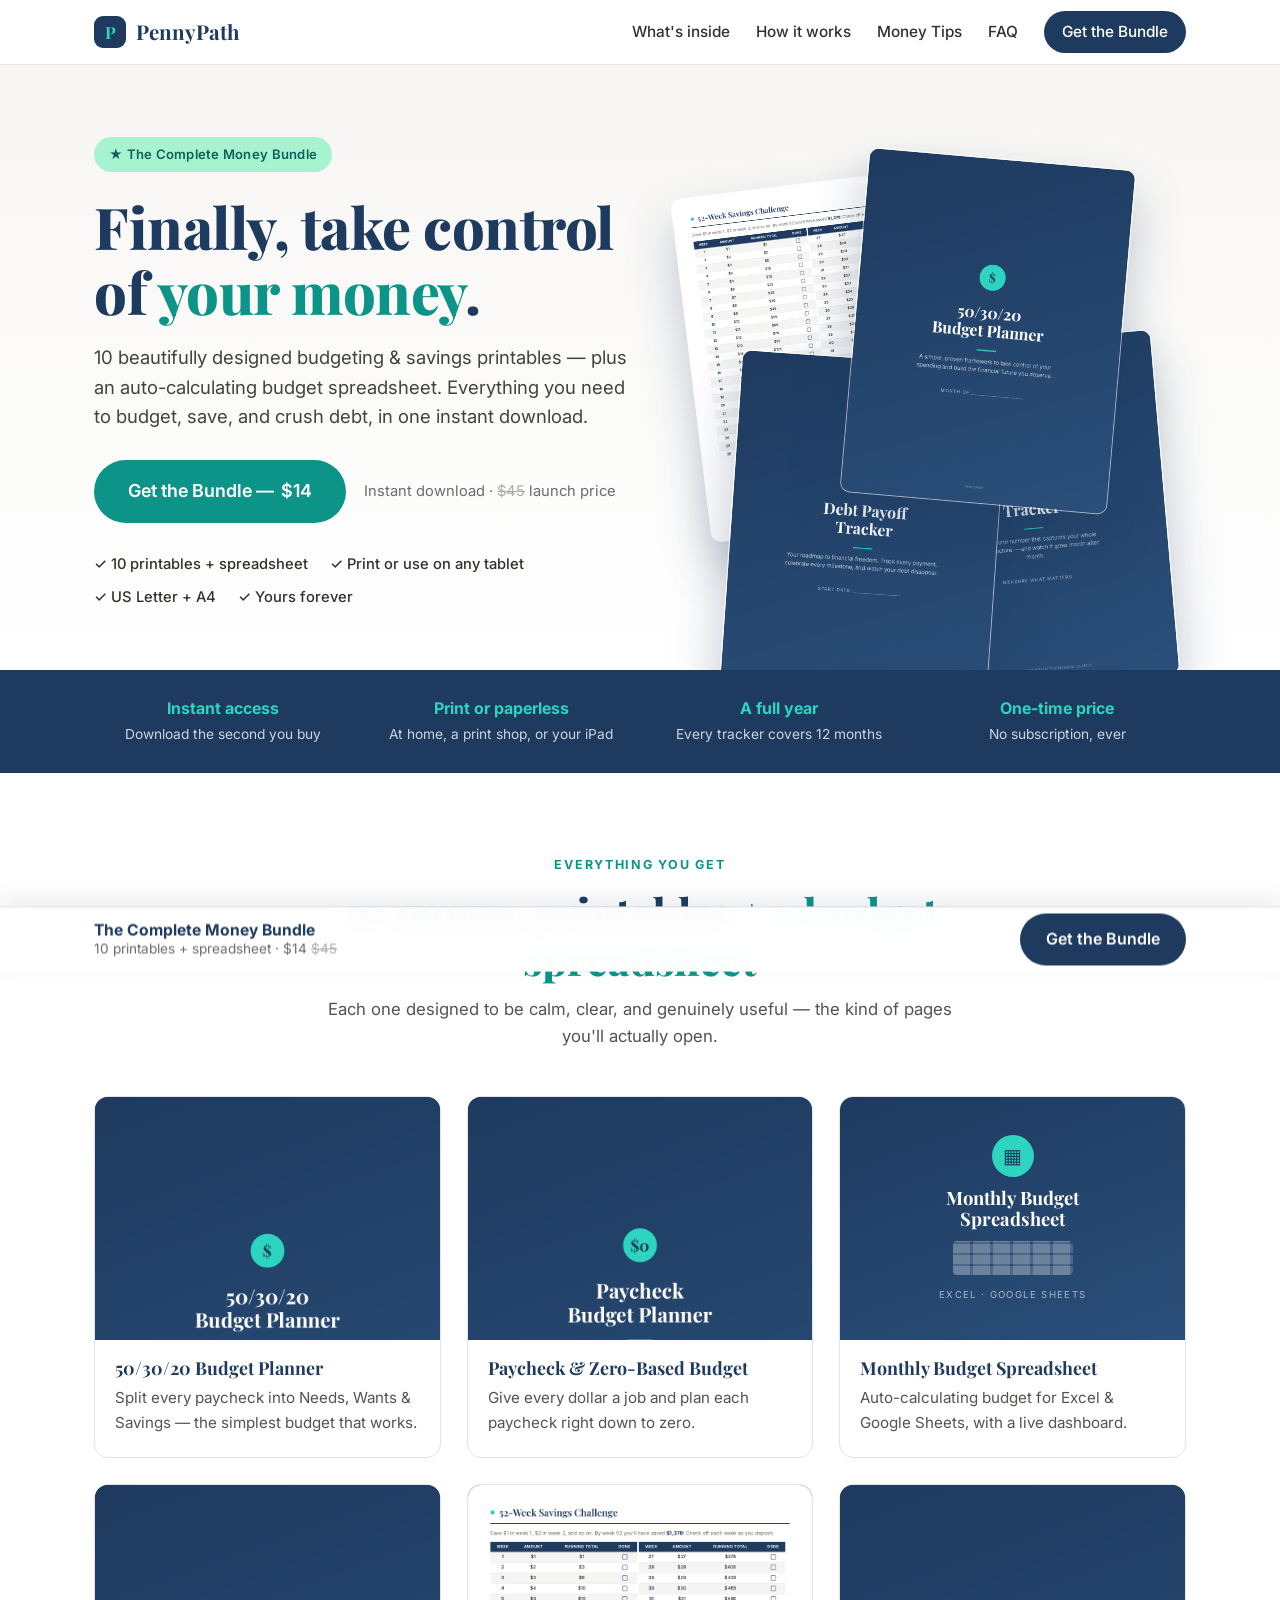
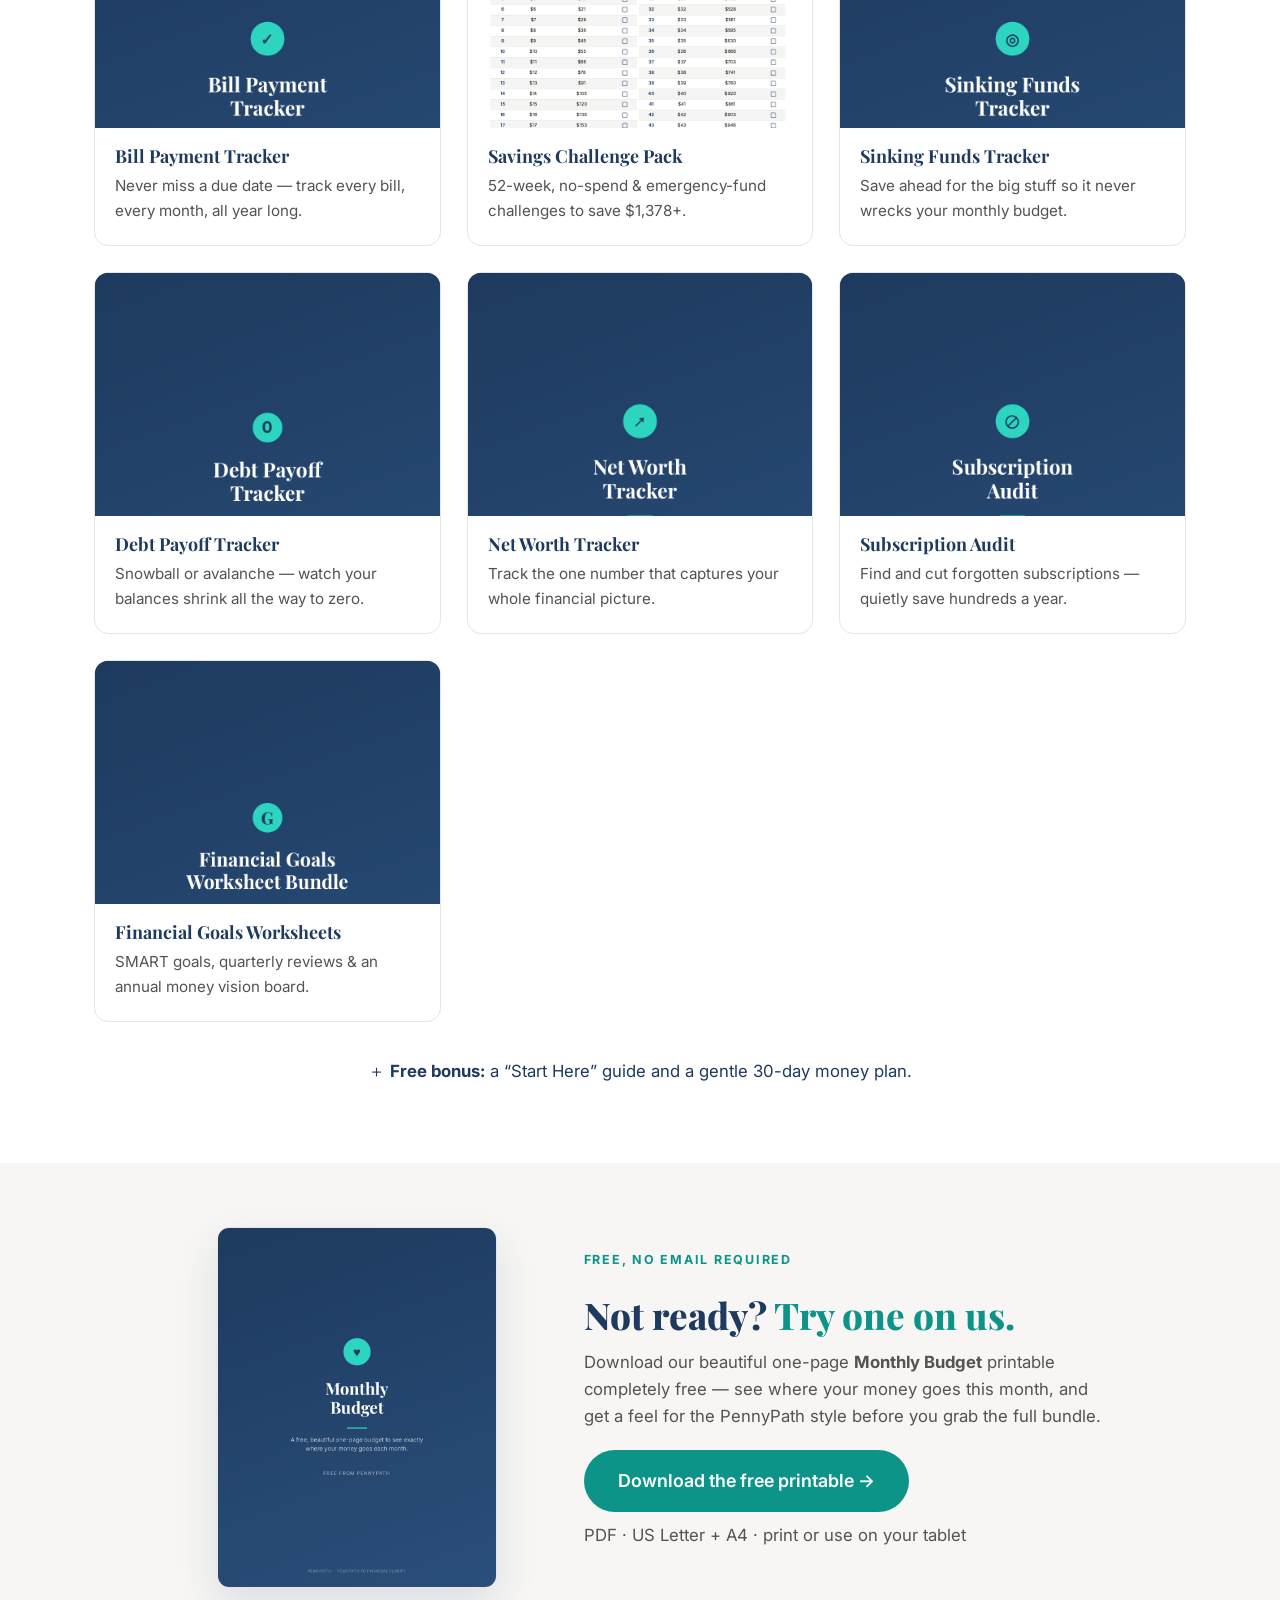
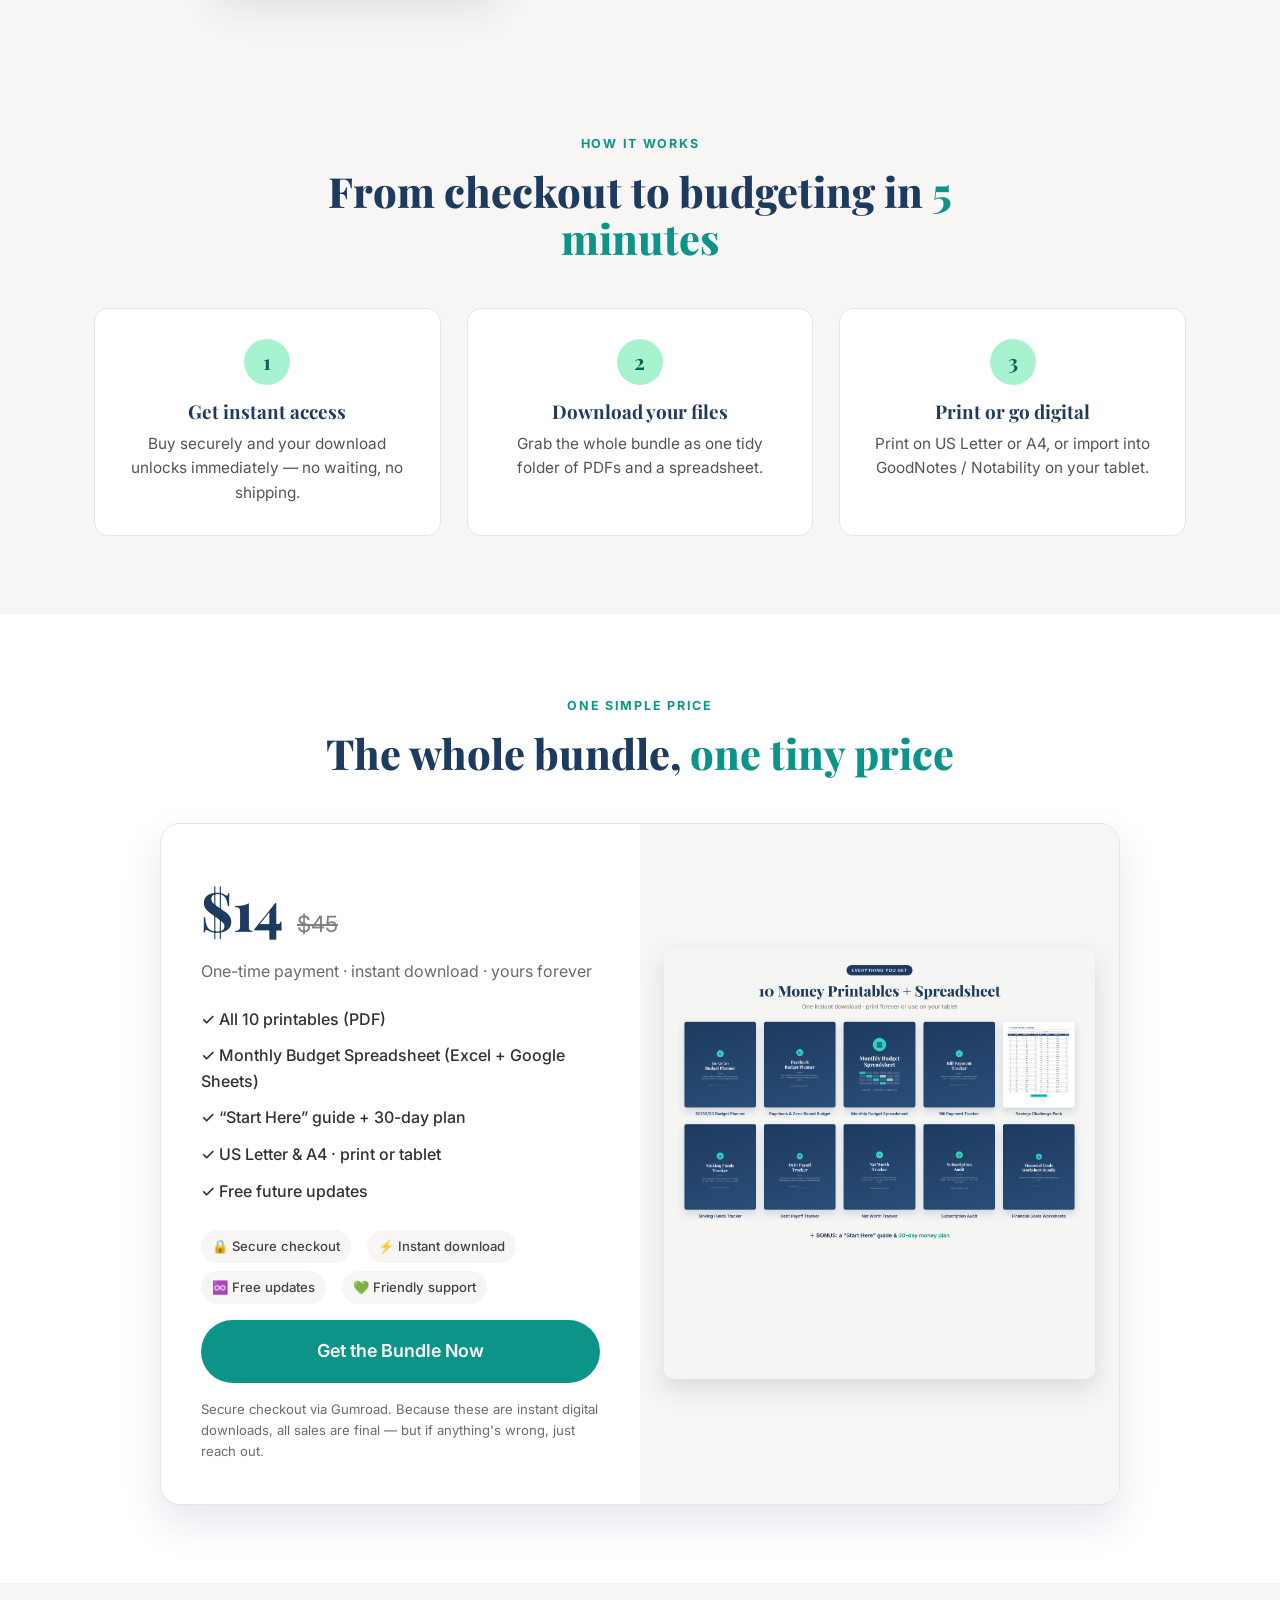
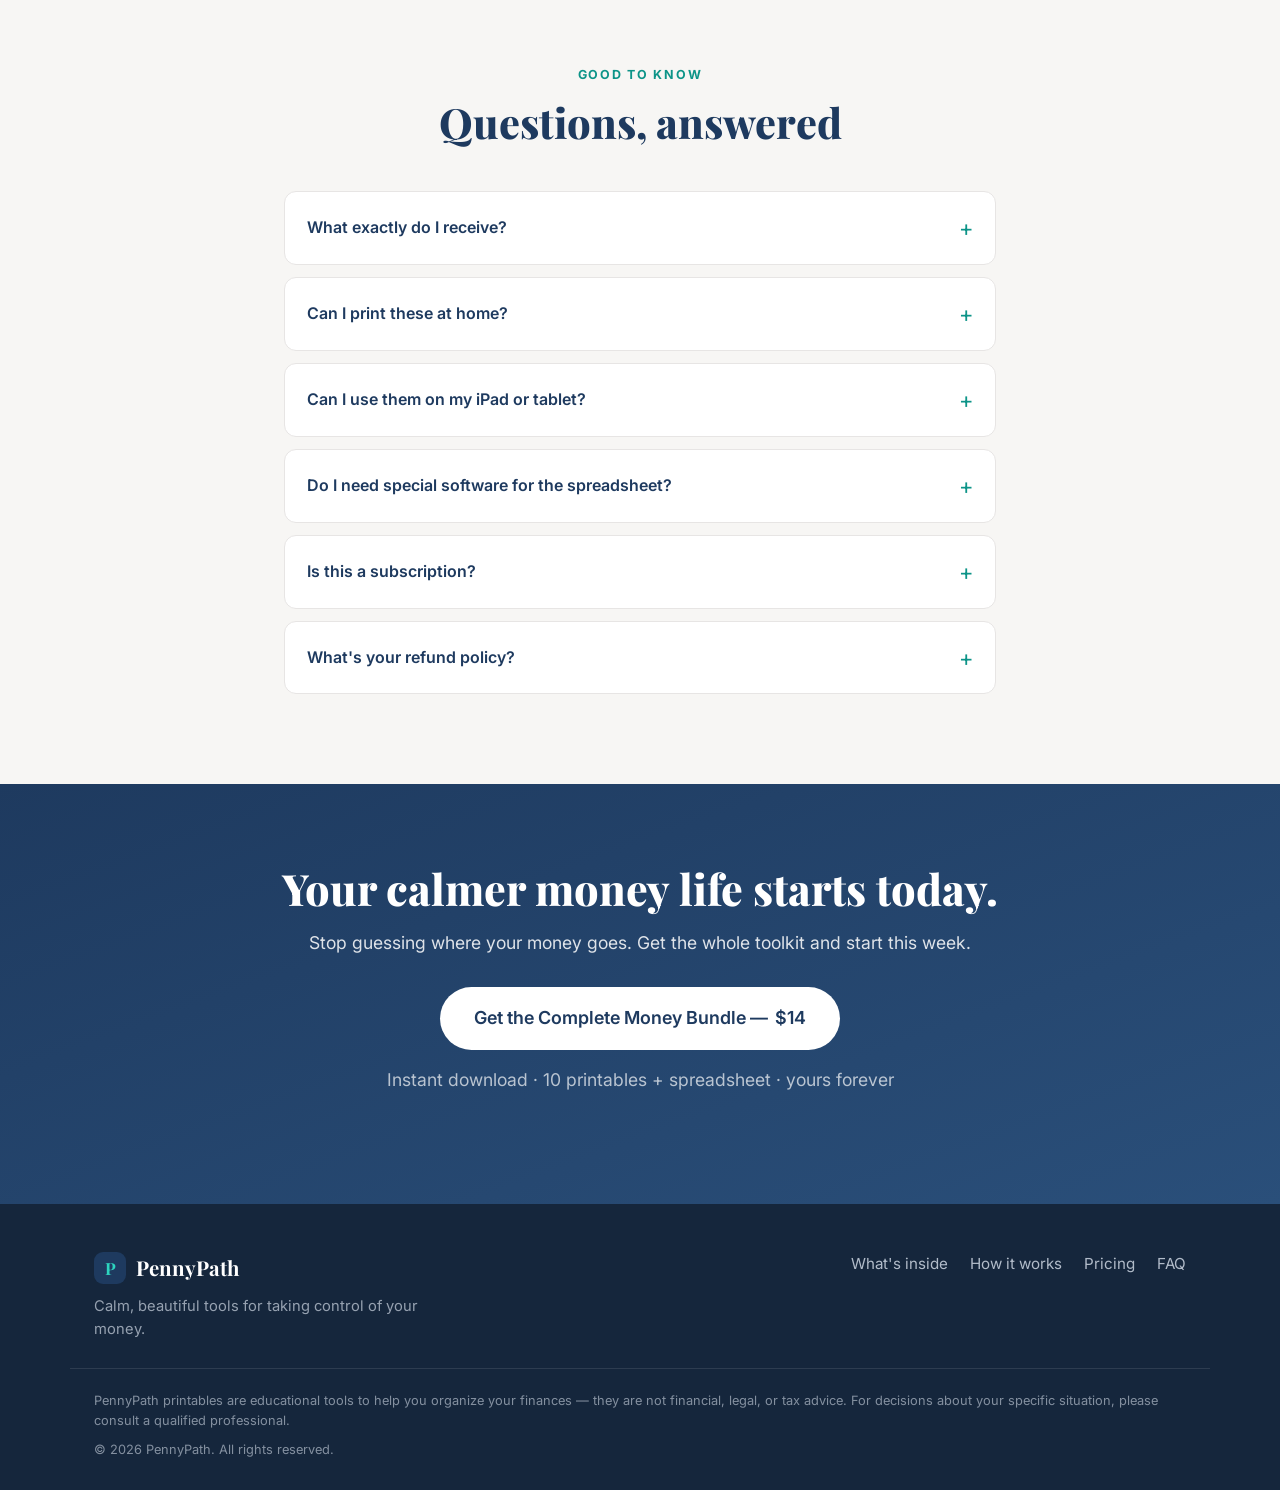
==== commit 6fd4e710: "feat: conversion polish — sticky buy bar + guarantee trust row (fix script order)" ====
--- a/index.html
+++ b/index.html
@@ -190,6 +190,9 @@
           <li>✓ US Letter &amp; A4 · print or tablet</li>
           <li>✓ Free future updates</li>
         </ul>
+        <div class="guarantee">
+          <span>🔒 Secure checkout</span><span>⚡ Instant download</span><span>♾️ Free updates</span><span>💚 Friendly support</span>
+        </div>
         <a class="btn btn-lg btn-block" data-buy href="#">Get the Bundle Now</a>
         <p class="price-fine">Secure checkout via Gumroad. Because these are instant digital downloads, all sales are final — but if anything's wrong, just reach out.</p>
       </div>
@@ -245,6 +248,17 @@
     <p>© <span id="year">2026</span> PennyPath. All rights reserved.</p>
   </div>
 </footer>
+
+<!-- Sticky buy bar (appears after the hero) -->
+<div id="buybar" class="buybar">
+  <div class="wrap buybar-inner">
+    <div class="buybar-text"><b>The Complete Money Bundle</b><span>10 printables + spreadsheet · <span data-price>$14</span> <s data-compare>$45</s></span></div>
+    <a class="btn" data-buy href="#pricing">Get the Bundle</a>
+  </div>
+</div>
+
+<!-- shown only if the store link isn't configured yet -->
+<div id="soon" hidden class="soon">The store opens any moment — the bundle link isn't live yet. Check back shortly! 💚</div>
 
 <script>
   // Wire every [data-buy] button to the configured Gumroad URL; fill price text.
@@ -272,11 +286,24 @@
     });
     var y = document.getElementById('year');
     if (y) y.textContent = new Date().getFullYear();
+
+    // Sticky buy bar: show after the hero scrolls out, hide when the pricing section is in view.
+    var bar = document.getElementById('buybar');
+    var pricing = document.getElementById('pricing');
+    function onScroll() {
+      if (!bar) return;
+      var past = window.scrollY > 620;
+      var atPricing = false;
+      if (pricing) {
+        var r = pricing.getBoundingClientRect();
+        atPricing = r.top < window.innerHeight && r.bottom > 0;
+      }
+      bar.classList.toggle('show', past && !atPricing);
+    }
+    window.addEventListener('scroll', onScroll, { passive: true });
+    onScroll();
   })();
 </script>
 
-<!-- shown only if the store link isn't configured yet -->
-<div id="soon" hidden class="soon">The store opens any moment — the bundle link isn't live yet. Check back shortly! 💚</div>
-
 </body>
 </html>
--- a/style.css
+++ b/style.css
@@ -131,6 +131,21 @@
 .foot-links a{font-size:.95rem;opacity:.85}
 .foot-links a:hover{opacity:1;color:var(--teal)}
 .foot-legal{margin-top:22px;font-size:.8rem;opacity:.6;display:flex;flex-direction:column;gap:8px}
+
+/* Guarantee row */
+.guarantee{display:flex;flex-wrap:wrap;gap:8px 16px;margin:0 0 16px}
+.guarantee span{font-size:.82rem;font-weight:500;color:#44423f;background:var(--warm);padding:6px 11px;border-radius:999px}
+
+/* Sticky buy bar */
+.buybar{position:fixed;left:0;right:0;bottom:0;z-index:60;background:rgba(255,255,255,.97);backdrop-filter:blur(10px);
+  border-top:1px solid var(--line);box-shadow:0 -8px 24px rgba(30,58,95,.1);transform:translateY(110%);transition:transform .25s ease}
+.buybar.show{transform:translateY(0)}
+.buybar-inner{display:flex;align-items:center;justify-content:space-between;gap:16px;height:64px}
+.buybar-text{display:flex;flex-direction:column;line-height:1.2}
+.buybar-text b{font-size:.98rem;color:var(--navy)}
+.buybar-text span{font-size:.85rem;color:var(--muted)}
+.buybar .btn{flex-shrink:0}
+@media(max-width:540px){.buybar-text b{font-size:.9rem}.buybar-text span{font-size:.78rem}.buybar .btn{padding:11px 18px;font-size:.92rem}}
 
 /* "store opening soon" toast */
 .soon{position:fixed;left:50%;bottom:26px;transform:translateX(-50%);background:var(--navy);color:#fff;padding:14px 22px;border-radius:999px;box-shadow:0 14px 30px rgba(0,0,0,.3);font-size:.95rem;z-index:100}
